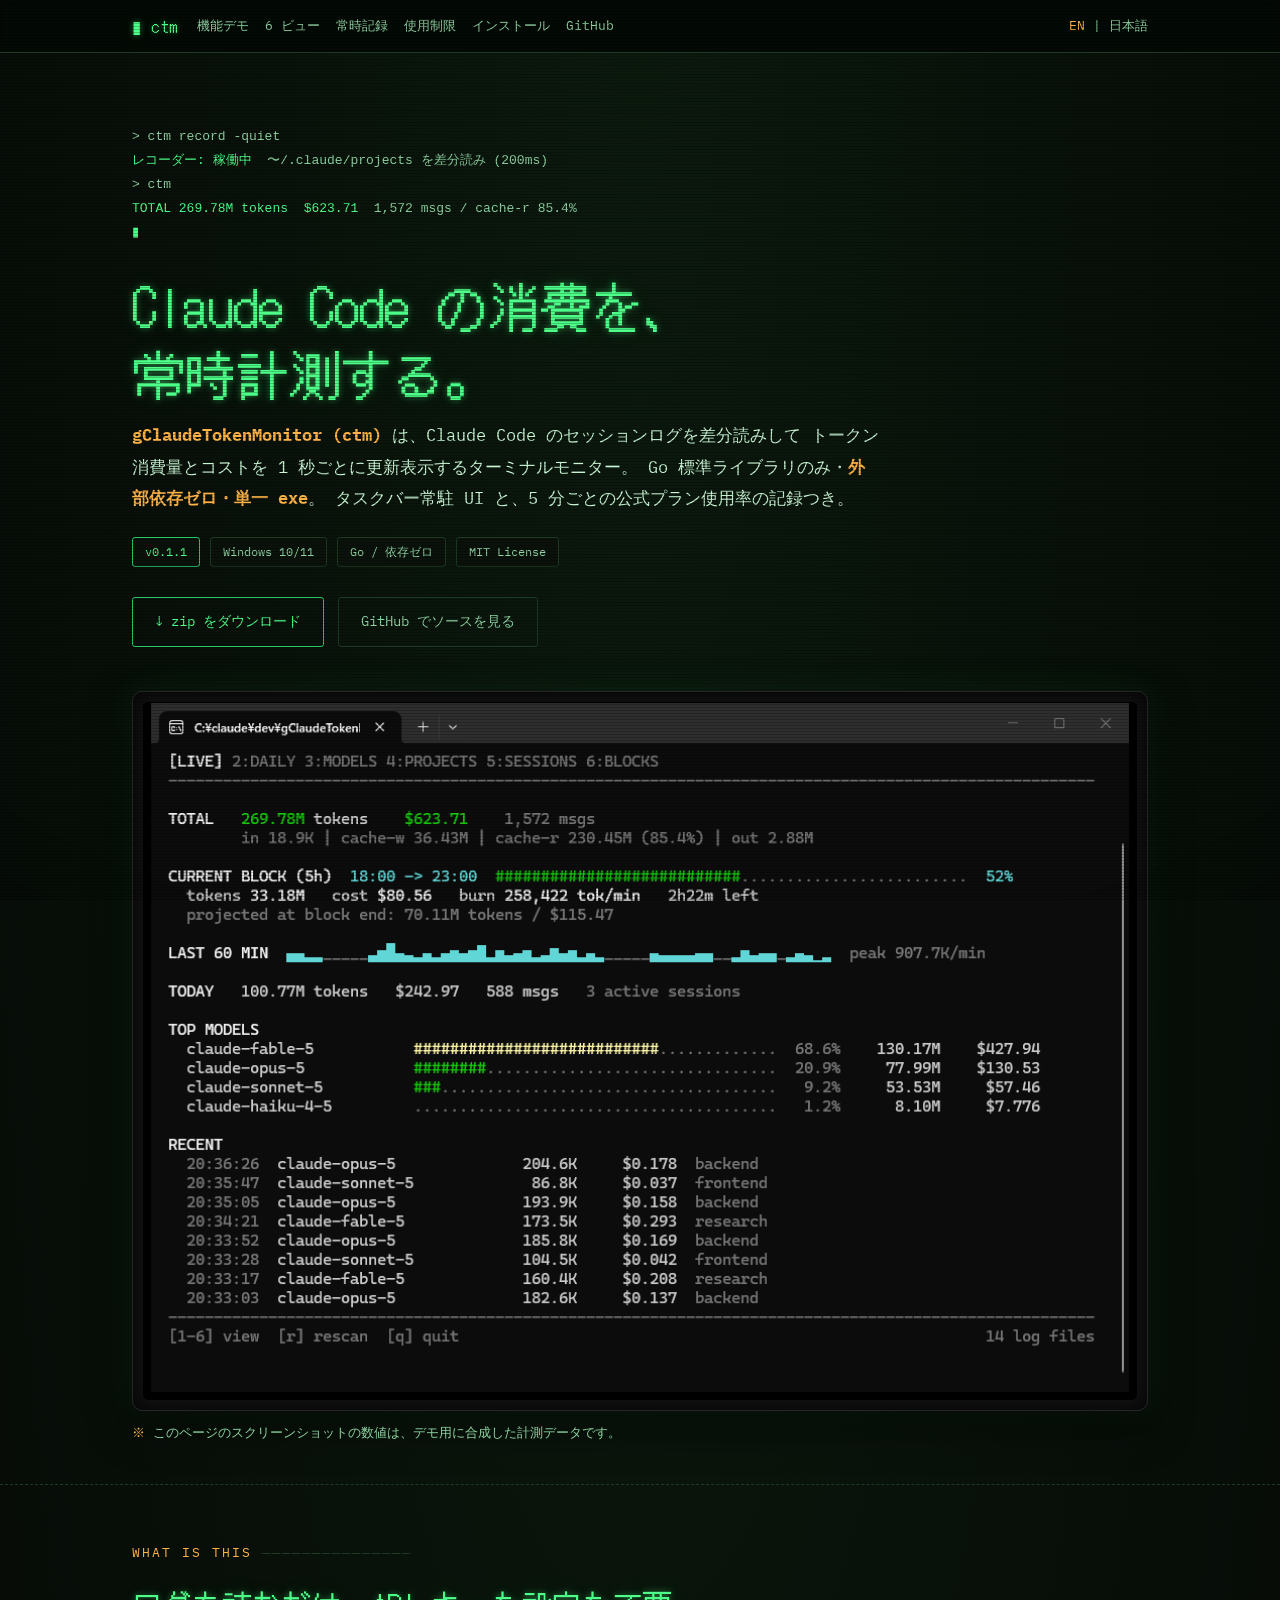
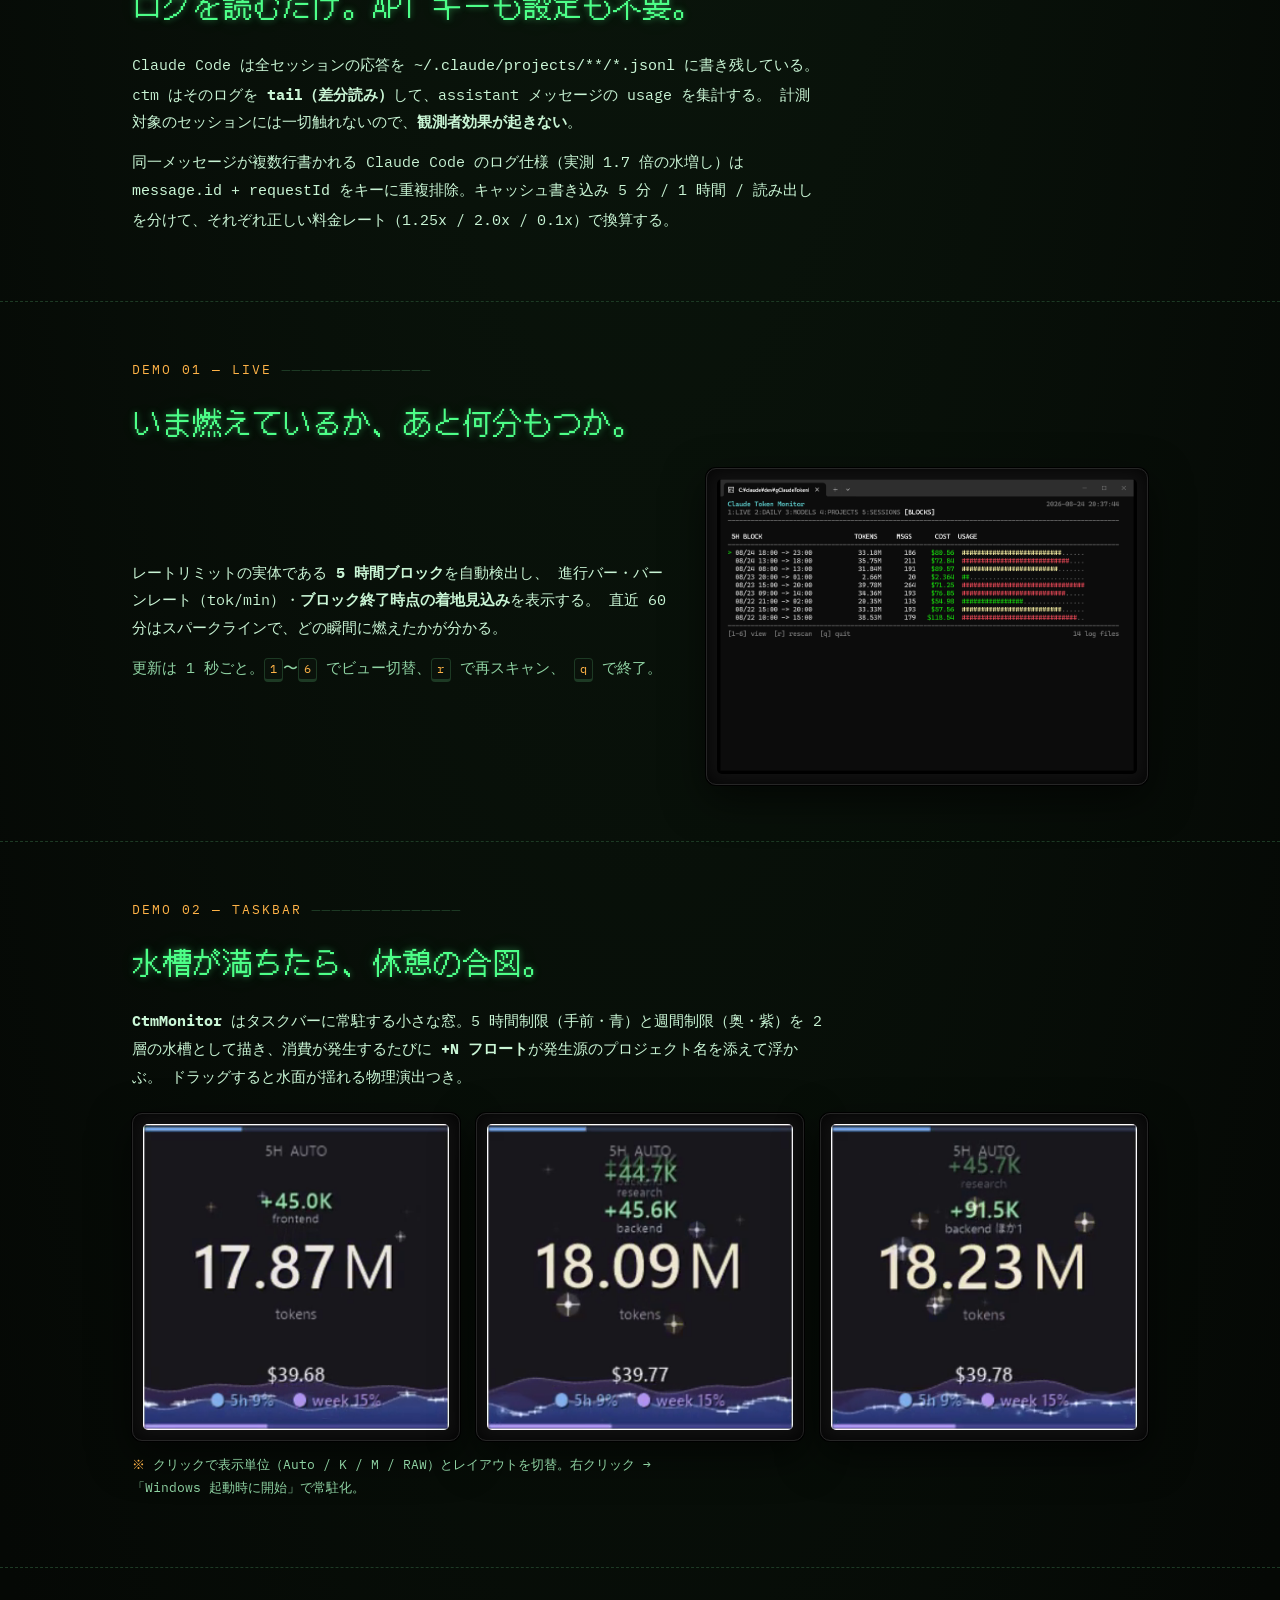
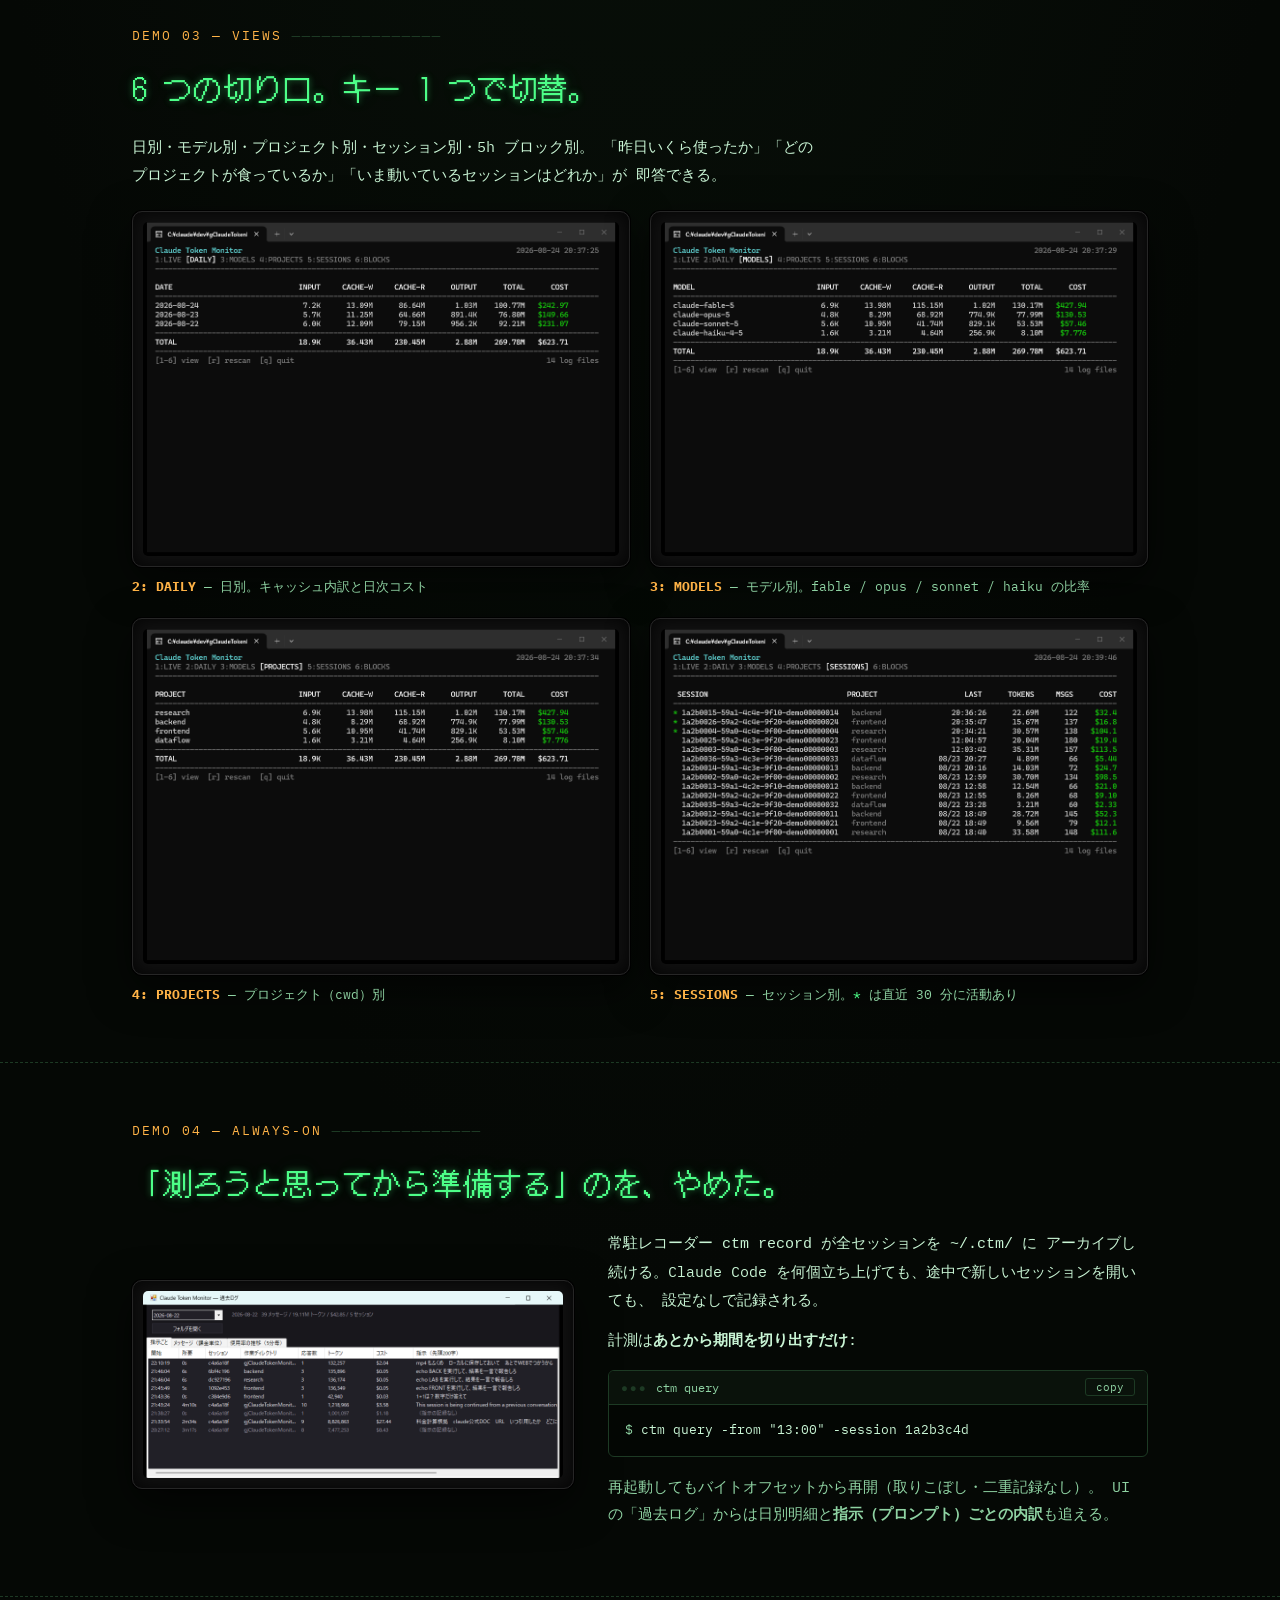
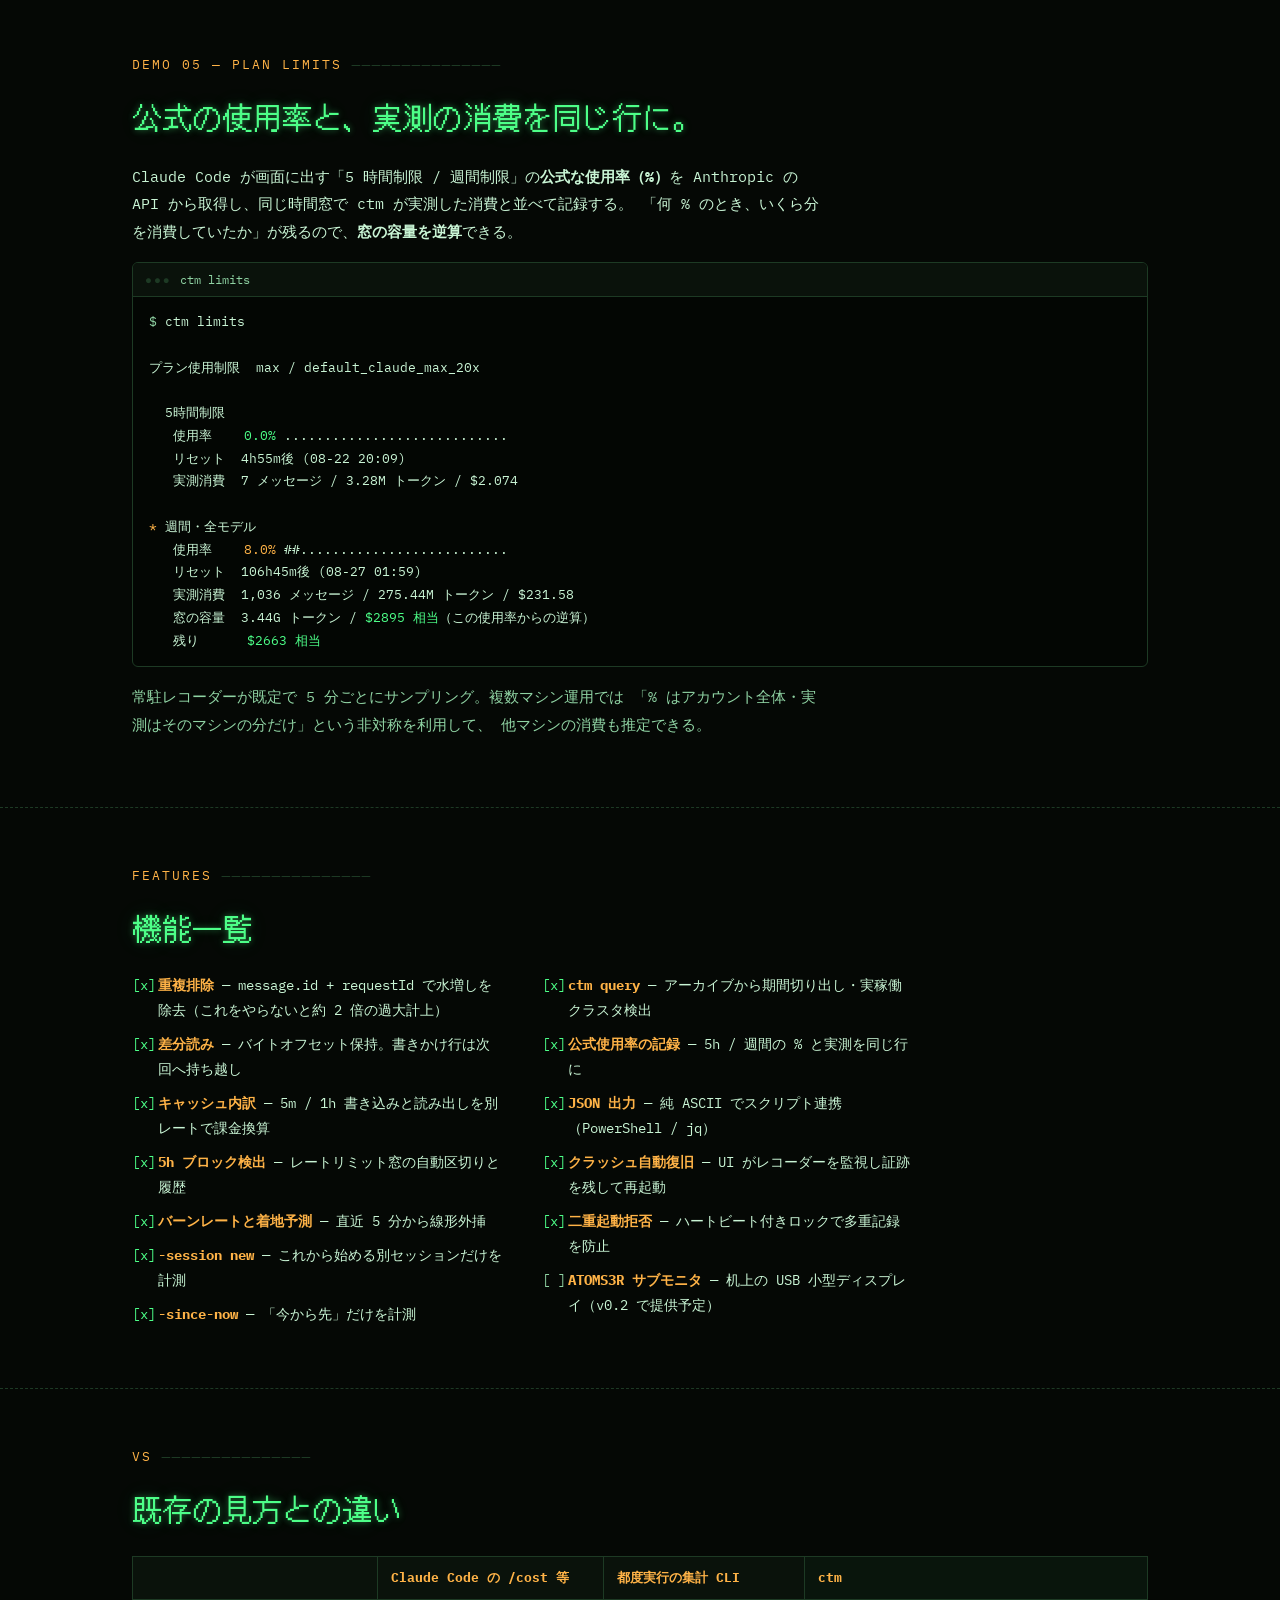
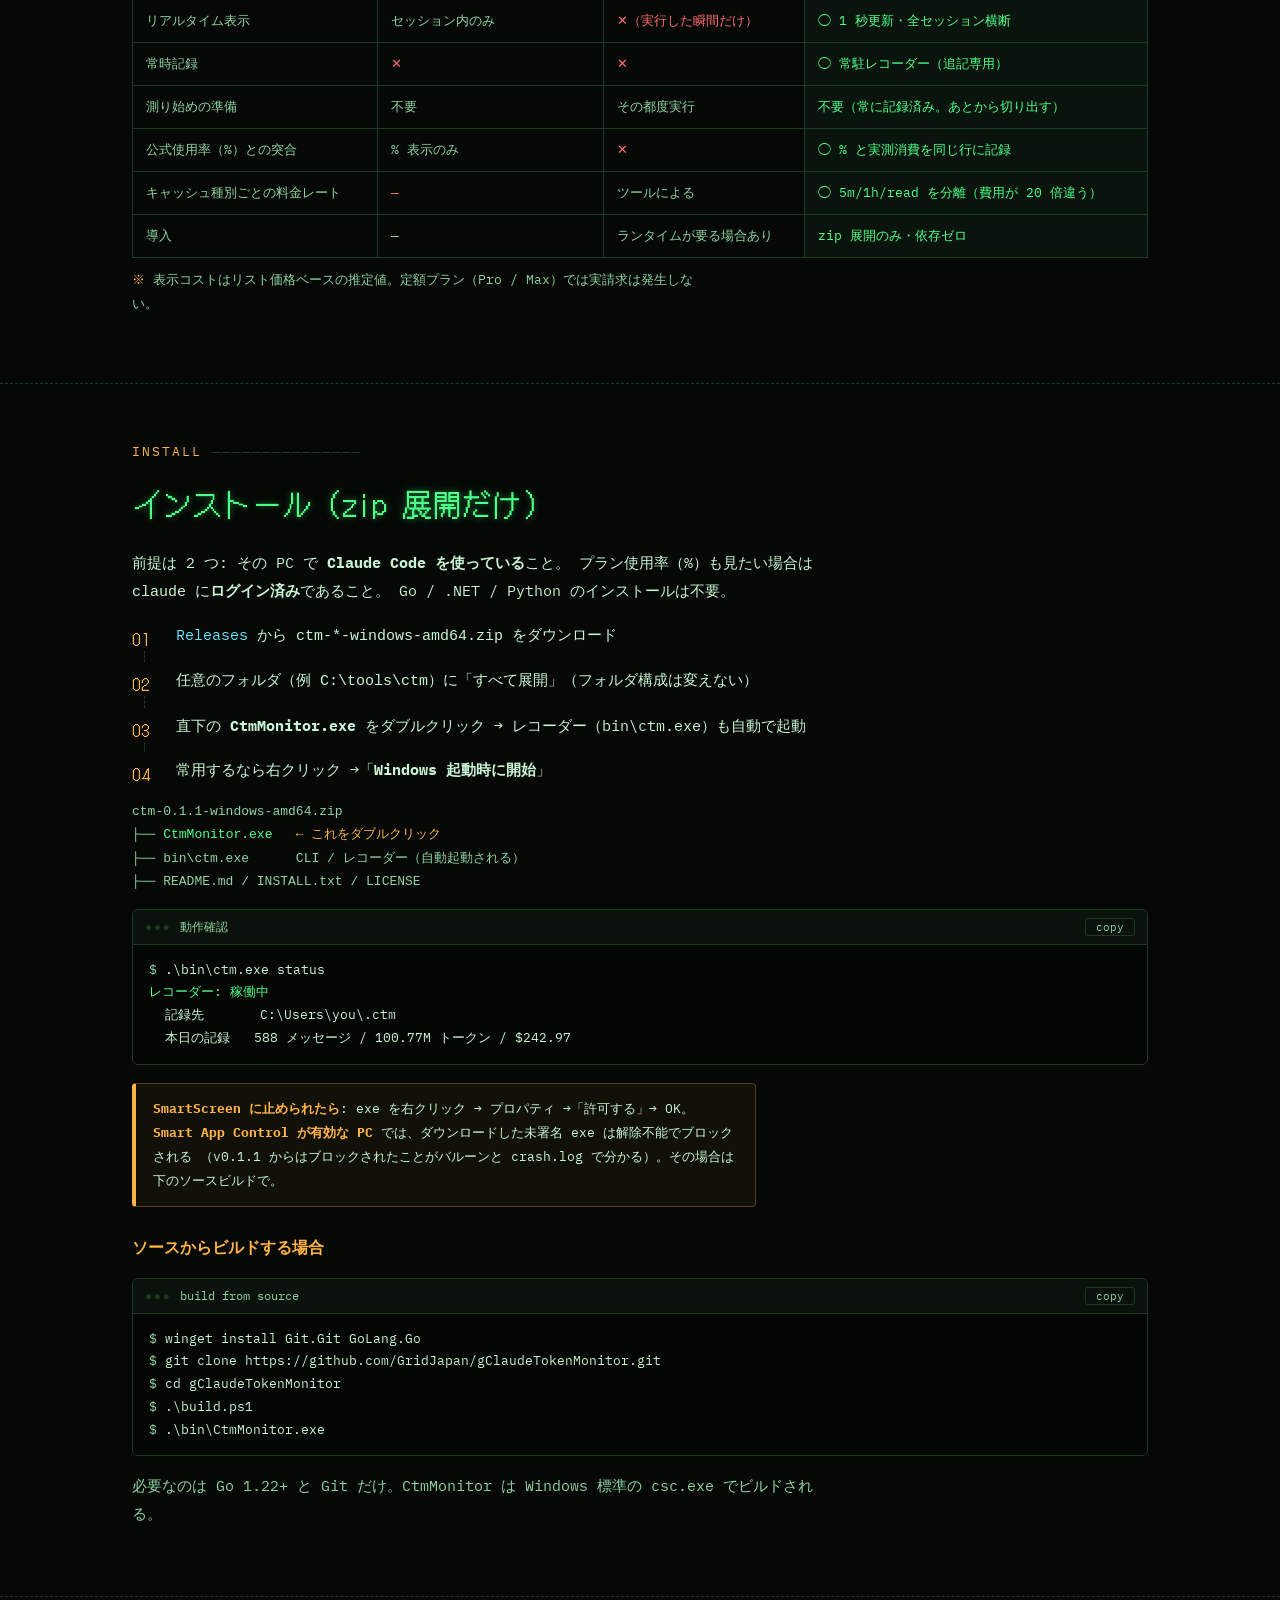
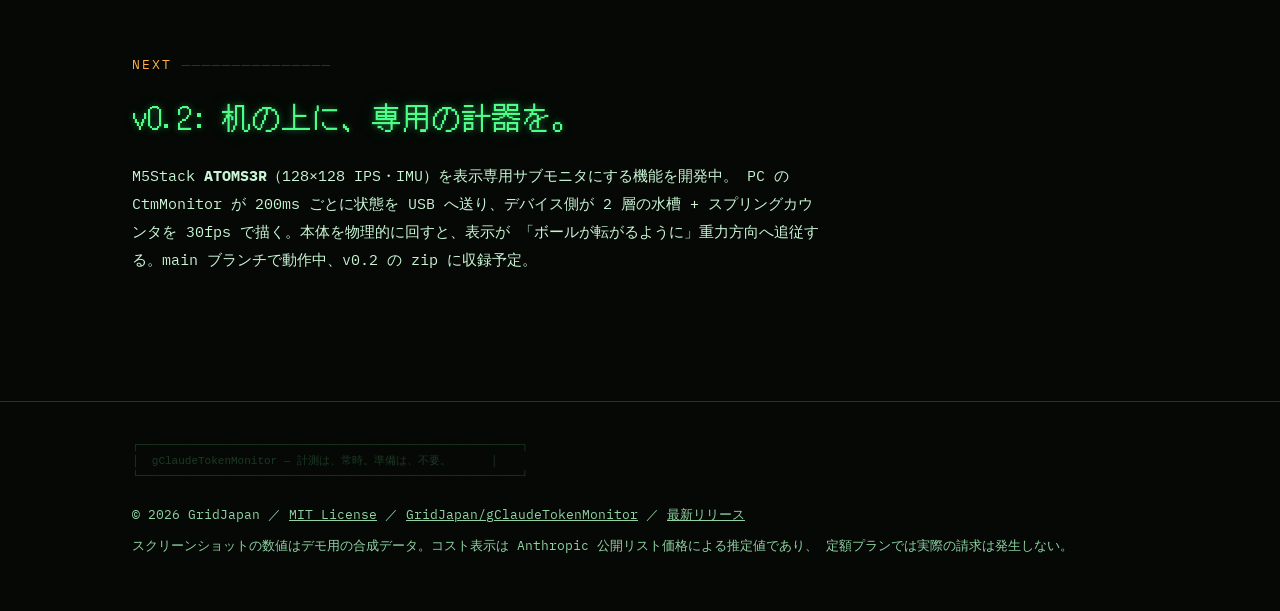
==== jp/index.html @ e2b7ed53 "GitHub Pages: CRT ターミナルテイストのランディングページ (EN + /jp/) Co-Authored-By: Claude Fable 5 <noreply@anthropic." ====
<!DOCTYPE html>
<html lang="ja">
<head>
<meta charset="utf-8">
<meta name="viewport" content="width=device-width, initial-scale=1">
<title>gClaudeTokenMonitor (ctm) — Claude Code のトークン消費を常時計測する</title>
<meta name="description" content="Claude Code のトークン消費量とコストをリアルタイム計測するターミナルモニター。Go 製・依存ゼロ・単一 exe。常時記録・5 時間ブロック・プラン使用率の突き合わせ。">
<meta property="og:title" content="gClaudeTokenMonitor (ctm)">
<meta property="og:description" content="Claude Code のトークン消費を常時計測する。依存ゼロ・単一 exe のターミナルモニター。">
<meta property="og:image" content="https://gridjapan.github.io/gClaudeTokenMonitor/assets/img/tui-live.png">
<meta property="og:type" content="website">
<link rel="icon" href="data:image/svg+xml,%3Csvg xmlns='http://www.w3.org/2000/svg' viewBox='0 0 16 16'%3E%3Crect width='16' height='16' fill='%23050805'/%3E%3Crect x='2' y='3' width='3' height='10' fill='%234dff88'/%3E%3Crect x='7' y='6' width='3' height='7' fill='%2329c862'/%3E%3Crect x='12' y='2' width='2' height='11' fill='%23ffb347'/%3E%3C/svg%3E">
<link rel="preconnect" href="https://fonts.googleapis.com">
<link rel="preconnect" href="https://fonts.gstatic.com" crossorigin>
<link href="https://fonts.googleapis.com/css2?family=DotGothic16&family=IBM+Plex+Mono:wght@400;700&display=swap" rel="stylesheet">
<link rel="stylesheet" href="../assets/style.css">
</head>
<body>

<nav>
  <div class="wrap">
    <span class="logo">ctm</span>
    <span class="links">
      <a href="#demo">機能デモ</a>
      <a href="#views">6 ビュー</a>
      <a href="#record">常時記録</a>
      <a href="#limits">使用制限</a>
      <a href="#install">インストール</a>
      <a href="https://github.com/GridJapan/gClaudeTokenMonitor">GitHub</a>
    </span>
    <span class="lang"><a href="../">EN</a> | 日本語</span>
  </div>
</nav>

<header class="hero">
  <div class="wrap">
    <pre class="boot" id="boot" data-lines='[
      [200, "&gt; ctm record -quiet"],
      [700, "<span class=\"ok\">レコーダー: 稼働中</span>  <span class=\"c\">〜/.claude/projects を差分読み (200ms)</span>"],
      [500, "&gt; ctm"],
      [600, "<span class=\"ok\">TOTAL 269.78M tokens  $623.71</span>  <span class=\"c\">1,572 msgs / cache-r 85.4%</span>"]
    ]'></pre>
    <h1>Claude Code の消費を、<br>常時計測する。</h1>
    <p class="sub">
      <b>gClaudeTokenMonitor (ctm)</b> は、Claude Code のセッションログを差分読みして
      トークン消費量とコストを 1 秒ごとに更新表示するターミナルモニター。
      Go 標準ライブラリのみ・<b>外部依存ゼロ・単一 exe</b>。
      タスクバー常駐 UI と、5 分ごとの公式プラン使用率の記録つき。
    </p>
    <div class="badges">
      <span class="badge hot">v0.1.1</span>
      <span class="badge">Windows 10/11</span>
      <span class="badge">Go / 依存ゼロ</span>
      <span class="badge">MIT License</span>
    </div>
    <div class="cta">
      <a class="btn" href="https://github.com/GridJapan/gClaudeTokenMonitor/releases/latest">↓ zip をダウンロード</a>
      <a class="btn ghost" href="https://github.com/GridJapan/gClaudeTokenMonitor">GitHub でソースを見る</a>
    </div>
    <div class="crt glow">
      <img src="../assets/img/tui-live.png" alt="ctm の LIVE ビュー。総トークン数・コスト・5 時間ブロックの進行・直近 60 分のスパークライン・モデル別内訳・直近メッセージが 1 画面に表示されている" width="985" height="692">
    </div>
    <p class="note" style="margin-top:10px">このページのスクリーンショットの数値は、デモ用に合成した計測データです。</p>
  </div>
</header>

<section>
  <div class="wrap">
    <p class="secno">WHAT IS THIS</p>
    <h2>ログを読むだけ。API キーも設定も不要。</h2>
    <p>
      Claude Code は全セッションの応答を <code>~/.claude/projects/**/*.jsonl</code> に書き残している。
      ctm はそのログを <b>tail（差分読み）</b>して、assistant メッセージの usage を集計する。
      計測対象のセッションには一切触れないので、<b>観測者効果が起きない</b>。
    </p>
    <p>
      同一メッセージが複数行書かれる Claude Code のログ仕様（実測 1.7 倍の水増し）は
      <code>message.id + requestId</code> をキーに重複排除。キャッシュ書き込み 5 分 / 1 時間 /
      読み出しを分けて、それぞれ正しい料金レート（1.25x / 2.0x / 0.1x）で換算する。
    </p>
  </div>
</section>

<section id="demo">
  <div class="wrap">
    <p class="secno">DEMO 01 — LIVE</p>
    <h2>いま燃えているか、あと何分もつか。</h2>
    <div class="cols">
      <div>
        <p>
          レートリミットの実体である <b>5 時間ブロック</b>を自動検出し、
          進行バー・バーンレート（tok/min）・<b>ブロック終了時点の着地見込み</b>を表示する。
          直近 60 分はスパークラインで、どの瞬間に燃えたかが分かる。
        </p>
        <p class="dim">
          更新は 1 秒ごと。<kbd>1</kbd>〜<kbd>6</kbd> でビュー切替、<kbd>r</kbd> で再スキャン、
          <kbd>q</kbd> で終了。
        </p>
      </div>
      <div class="crt"><img src="../assets/img/tui-blocks.png" alt="BLOCKS ビュー。5 時間ブロックごとのトークン・メッセージ数・コスト・使用量バーの履歴" loading="lazy" width="985" height="692"></div>
    </div>
  </div>
</section>

<section>
  <div class="wrap">
    <p class="secno">DEMO 02 — TASKBAR</p>
    <h2>水槽が満ちたら、休憩の合図。</h2>
    <p>
      <b>CtmMonitor</b> はタスクバーに常駐する小さな窓。5 時間制限（手前・青）と週間制限（奥・紫）を
      2 層の水槽として描き、消費が発生するたびに <b>+N フロート</b>が発生源のプロジェクト名を添えて浮かぶ。
      ドラッグすると水面が揺れる物理演出つき。
    </p>
    <div class="aqua-row">
      <div class="crt"><img src="../assets/img/aqua-front.png" alt="CtmMonitor の水槽 UI。+45.6K のフロートと frontend の発生源表示" loading="lazy" width="300" height="300"></div>
      <div class="crt"><img src="../assets/img/aqua-big.png" alt="Big レイアウト。18.09M tokens の大型カウンタと水槽、5h 9% / week 15% の表示" loading="lazy" width="300" height="300"></div>
      <div class="crt"><img src="../assets/img/aqua-3xb.png" alt="複数プロジェクトの +N フロートが同時に積み上がっている様子" loading="lazy" width="300" height="300"></div>
    </div>
    <p class="note" style="margin-top:12px">クリックで表示単位（Auto / K / M / RAW）とレイアウトを切替。右クリック →「Windows 起動時に開始」で常駐化。</p>
  </div>
</section>

<section id="views">
  <div class="wrap">
    <p class="secno">DEMO 03 — VIEWS</p>
    <h2>6 つの切り口。キー 1 つで切替。</h2>
    <p>
      日別・モデル別・プロジェクト別・セッション別・5h ブロック別。
      「昨日いくら使ったか」「どのプロジェクトが食っているか」「いま動いているセッションはどれか」が
      即答できる。
    </p>
    <div class="gallery">
      <figure class="shot">
        <div class="crt"><img src="../assets/img/tui-daily.png" alt="DAILY ビュー。日別の input / cache-write / cache-read / output / 合計 / コスト" loading="lazy" width="985" height="692"></div>
        <figcaption><b>2: DAILY</b> — 日別。キャッシュ内訳と日次コスト</figcaption>
      </figure>
      <figure class="shot">
        <div class="crt"><img src="../assets/img/tui-models.png" alt="MODELS ビュー。モデル別の消費とコスト" loading="lazy" width="985" height="692"></div>
        <figcaption><b>3: MODELS</b> — モデル別。fable / opus / sonnet / haiku の比率</figcaption>
      </figure>
      <figure class="shot">
        <div class="crt"><img src="../assets/img/tui-projects.png" alt="PROJECTS ビュー。作業ディレクトリ別の消費とコスト" loading="lazy" width="985" height="692"></div>
        <figcaption><b>4: PROJECTS</b> — プロジェクト（cwd）別</figcaption>
      </figure>
      <figure class="shot">
        <div class="crt"><img src="../assets/img/tui-sessions.png" alt="SESSIONS ビュー。セッション別の一覧。直近 30 分に動きがあるものに * マーク" loading="lazy" width="985" height="692"></div>
        <figcaption><b>5: SESSIONS</b> — セッション別。<span style="color:var(--green)">*</span> は直近 30 分に活動あり</figcaption>
      </figure>
    </div>
  </div>
</section>

<section id="record">
  <div class="wrap">
    <p class="secno">DEMO 04 — ALWAYS-ON</p>
    <h2>「測ろうと思ってから準備する」のを、やめた。</h2>
    <div class="cols rev">
      <div class="crt"><img src="../assets/img/logviewer.png" alt="過去ログビューア。日付ごとのメッセージ明細と指示ごとの内訳" loading="lazy" width="985" height="692"></div>
      <div>
        <p>
          常駐レコーダー <code>ctm record</code> が全セッションを <code>~/.ctm/</code> に
          アーカイブし続ける。Claude Code を何個立ち上げても、途中で新しいセッションを開いても、
          設定なしで記録される。
        </p>
        <p>
          計測は<b>あとから期間を切り出すだけ</b>:
        </p>
        <div class="term">
          <div class="bar"><span class="dots">●●●</span> ctm query <button class="copybtn">copy</button></div>
          <pre><span class="c">$</span> ctm query -from "13:00" -session 1a2b3c4d</pre>
        </div>
        <p class="dim">
          再起動してもバイトオフセットから再開（取りこぼし・二重記録なし）。
          UI の「過去ログ」からは日別明細と<b>指示（プロンプト）ごとの内訳</b>も追える。
        </p>
      </div>
    </div>
  </div>
</section>

<section id="limits">
  <div class="wrap">
    <p class="secno">DEMO 05 — PLAN LIMITS</p>
    <h2>公式の使用率と、実測の消費を同じ行に。</h2>
    <p>
      Claude Code が画面に出す「5 時間制限 / 週間制限」の<b>公式な使用率（%）</b>を
      Anthropic の API から取得し、同じ時間窓で ctm が実測した消費と並べて記録する。
      「何 % のとき、いくら分を消費していたか」が残るので、<b>窓の容量を逆算</b>できる。
    </p>
    <div class="term">
      <div class="bar"><span class="dots">●●●</span> ctm limits</div>
      <pre><span class="c">$</span> ctm limits

プラン使用制限  max / default_claude_max_20x

  5時間制限
   使用率    <span class="g">0.0%</span> ............................
   リセット  4h55m後 (08-22 20:09)
   実測消費  7 メッセージ / 3.28M トークン / $2.074

<span class="a">*</span> 週間・全モデル
   使用率    <span class="a">8.0%</span> ##..........................
   リセット  106h45m後 (08-27 01:59)
   実測消費  1,036 メッセージ / 275.44M トークン / $231.58
   窓の容量  3.44G トークン / <span class="g">$2895 相当</span>（この使用率からの逆算）
   残り      <span class="g">$2663 相当</span></pre>
    </div>
    <p class="dim">
      常駐レコーダーが既定で 5 分ごとにサンプリング。複数マシン運用では
      「% はアカウント全体・実測はそのマシンの分だけ」という非対称を利用して、
      他マシンの消費も推定できる。
    </p>
  </div>
</section>

<section>
  <div class="wrap">
    <p class="secno">FEATURES</p>
    <h2>機能一覧</h2>
    <ul class="checks">
      <li><b>重複排除</b> — message.id + requestId で水増しを除去（これをやらないと約 2 倍の過大計上）</li>
      <li><b>差分読み</b> — バイトオフセット保持。書きかけ行は次回へ持ち越し</li>
      <li><b>キャッシュ内訳</b> — 5m / 1h 書き込みと読み出しを別レートで課金換算</li>
      <li><b>5h ブロック検出</b> — レートリミット窓の自動区切りと履歴</li>
      <li><b>バーンレートと着地予測</b> — 直近 5 分から線形外挿</li>
      <li><b>-session new</b> — これから始める別セッションだけを計測</li>
      <li><b>-since-now</b> — 「今から先」だけを計測</li>
      <li><b>ctm query</b> — アーカイブから期間切り出し・実稼働クラスタ検出</li>
      <li><b>公式使用率の記録</b> — 5h / 週間の % と実測を同じ行に</li>
      <li><b>JSON 出力</b> — 純 ASCII でスクリプト連携（PowerShell / jq）</li>
      <li><b>クラッシュ自動復旧</b> — UI がレコーダーを監視し証跡を残して再起動</li>
      <li><b>二重起動拒否</b> — ハートビート付きロックで多重記録を防止</li>
      <li class="todo"><b>ATOMS3R サブモニタ</b> — 机上の USB 小型ディスプレイ（v0.2 で提供予定）</li>
    </ul>
  </div>
</section>

<section>
  <div class="wrap">
    <p class="secno">VS</p>
    <h2>既存の見方との違い</h2>
    <div class="tablewrap">
      <table class="cmp">
        <thead>
          <tr><th></th><th>Claude Code の /cost 等</th><th>都度実行の集計 CLI</th><th class="hl">ctm</th></tr>
        </thead>
        <tbody>
          <tr><td>リアルタイム表示</td><td class="m">セッション内のみ</td><td class="n">✕（実行した瞬間だけ）</td><td class="y hl">◯ 1 秒更新・全セッション横断</td></tr>
          <tr><td>常時記録</td><td class="n">✕</td><td class="n">✕</td><td class="y hl">◯ 常駐レコーダー（追記専用）</td></tr>
          <tr><td>測り始めの準備</td><td class="m">不要</td><td class="m">その都度実行</td><td class="y hl">不要（常に記録済み。あとから切り出す）</td></tr>
          <tr><td>公式使用率（%）との突合</td><td class="m">% 表示のみ</td><td class="n">✕</td><td class="y hl">◯ % と実測消費を同じ行に記録</td></tr>
          <tr><td>キャッシュ種別ごとの料金レート</td><td class="n">—</td><td class="m">ツールによる</td><td class="y hl">◯ 5m/1h/read を分離（費用が 20 倍違う）</td></tr>
          <tr><td>導入</td><td class="m">—</td><td class="m">ランタイムが要る場合あり</td><td class="y hl">zip 展開のみ・依存ゼロ</td></tr>
        </tbody>
      </table>
    </div>
    <p class="note" style="margin-top:10px">表示コストはリスト価格ベースの推定値。定額プラン（Pro / Max）では実請求は発生しない。</p>
  </div>
</section>

<section id="install">
  <div class="wrap">
    <p class="secno">INSTALL</p>
    <h2>インストール（zip 展開だけ）</h2>
    <p>
      前提は 2 つ: その PC で <b>Claude Code を使っている</b>こと。
      プラン使用率（%）も見たい場合は <code>claude</code> に<b>ログイン済み</b>であること。
      Go / .NET / Python のインストールは不要。
    </p>
    <ol class="steps">
      <li><a href="https://github.com/GridJapan/gClaudeTokenMonitor/releases/latest">Releases</a> から <code>ctm-*-windows-amd64.zip</code> をダウンロード</li>
      <li>任意のフォルダ（例 <code>C:\tools\ctm</code>）に「すべて展開」（フォルダ構成は変えない）</li>
      <li>直下の <b>CtmMonitor.exe</b> をダブルクリック → レコーダー（bin\ctm.exe）も自動で起動</li>
      <li>常用するなら右クリック →「<b>Windows 起動時に開始</b>」</li>
    </ol>
    <pre class="tree">ctm-0.1.1-windows-amd64.zip
├── <span class="g">CtmMonitor.exe</span>   <span class="a">← これをダブルクリック</span>
├── bin\ctm.exe      CLI / レコーダー（自動起動される）
├── README.md / INSTALL.txt / LICENSE</pre>
    <div class="term">
      <div class="bar"><span class="dots">●●●</span> 動作確認 <button class="copybtn">copy</button></div>
      <pre><span class="c">$</span> .\bin\ctm.exe status
<span class="g">レコーダー: 稼働中</span>
  記録先       C:\Users\you\.ctm
  本日の記録   588 メッセージ / 100.77M トークン / $242.97</pre>
    </div>
    <div class="warnbox">
      <b>SmartScreen に止められたら</b>: exe を右クリック → プロパティ →「許可する」→ OK。<br>
      <b>Smart App Control が有効な PC</b> では、ダウンロードした未署名 exe は解除不能でブロックされる
      （v0.1.1 からはブロックされたことがバルーンと crash.log で分かる）。その場合は下のソースビルドで。
    </div>
    <h3>ソースからビルドする場合</h3>
    <div class="term">
      <div class="bar"><span class="dots">●●●</span> build from source <button class="copybtn">copy</button></div>
      <pre><span class="c">$</span> winget install Git.Git GoLang.Go
<span class="c">$</span> git clone https://github.com/GridJapan/gClaudeTokenMonitor.git
<span class="c">$</span> cd gClaudeTokenMonitor
<span class="c">$</span> .\build.ps1
<span class="c">$</span> .\bin\CtmMonitor.exe</pre>
    </div>
    <p class="dim">必要なのは Go 1.22+ と Git だけ。CtmMonitor は Windows 標準の csc.exe でビルドされる。</p>
  </div>
</section>

<section>
  <div class="wrap">
    <p class="secno">NEXT</p>
    <h2>v0.2: 机の上に、専用の計器を。</h2>
    <p>
      M5Stack <b>ATOMS3R</b>（128×128 IPS・IMU）を表示専用サブモニタにする機能を開発中。
      PC の CtmMonitor が 200ms ごとに状態を USB へ送り、デバイス側が 2 層の水槽 +
      スプリングカウンタを 30fps で描く。本体を物理的に回すと、表示が
      「ボールが転がるように」重力方向へ追従する。main ブランチで動作中、v0.2 の zip に収録予定。
    </p>
  </div>
</section>

<footer>
  <div class="wrap">
    <pre class="art">┌──────────────────────────────────────────────────────────┐
│  gClaudeTokenMonitor — 計測は、常時。準備は、不要。      │
└──────────────────────────────────────────────────────────┘</pre>
    <p>
      © 2026 GridJapan ／ <a href="https://github.com/GridJapan/gClaudeTokenMonitor/blob/main/LICENSE">MIT License</a>
      ／ <a href="https://github.com/GridJapan/gClaudeTokenMonitor">GridJapan/gClaudeTokenMonitor</a>
      ／ <a href="https://github.com/GridJapan/gClaudeTokenMonitor/releases/latest">最新リリース</a>
    </p>
    <p class="dim" style="margin-top:8px">
      スクリーンショットの数値はデモ用の合成データ。コスト表示は Anthropic 公開リスト価格による推定値であり、
      定額プランでは実際の請求は発生しない。
    </p>
  </div>
</footer>

<script src="../assets/site.js"></script>
</body>
</html>
---- assets/style.css ----
/* gClaudeTokenMonitor — GitHub Pages
   テイスト: CRT ターミナル (蛍光グリーン / スキャンライン / ベゼル)。 */

:root {
  --bg: #050805;
  --bg2: #0a120b;
  --panel: #0b150d;
  --line: #1d3a24;
  --dim: #8fd3a3;
  --fg: #c9f5d5;
  --green: #4dff88;
  --green-deep: #29c862;
  --amber: #ffb347;
  --red: #ff6b6b;
  --cyan: #6ee7ff;
  --glow: 0 0 6px rgba(77, 255, 136, .45), 0 0 24px rgba(77, 255, 136, .12);
  --mono: "IBM Plex Mono", "Cascadia Mono", Consolas, "BIZ UDGothic", "MS Gothic", monospace;
  --pixel: "DotGothic16", "IBM Plex Mono", monospace;
}

* { margin: 0; padding: 0; box-sizing: border-box; }

html { scroll-behavior: smooth; }
@media (prefers-reduced-motion: reduce) {
  html { scroll-behavior: auto; }
  *, *::before, *::after { animation: none !important; transition: none !important; }
}

body {
  background:
    radial-gradient(120% 90% at 50% 0%, #0c1a0e 0%, var(--bg) 58%),
    var(--bg);
  color: var(--fg);
  font-family: var(--mono);
  font-size: 15px;
  line-height: 1.85;
  overflow-x: hidden;
}

/* ---- CRT オーバーレイ ---- */
body::before {
  content: "";
  position: fixed; inset: 0; z-index: 9999; pointer-events: none;
  background: repeating-linear-gradient(0deg,
    rgba(0, 0, 0, .21) 0px, rgba(0, 0, 0, .21) 1px,
    transparent 1px, transparent 3px);
}
body::after {
  content: "";
  position: fixed; inset: 0; z-index: 9998; pointer-events: none;
  background: radial-gradient(115% 100% at 50% 45%, transparent 62%, rgba(0, 0, 0, .5) 100%);
}

a { color: var(--cyan); text-decoration: none; }
a:hover { color: #b1f1ff; text-decoration: underline; }
::selection { background: var(--green); color: #04140a; }

.wrap { max-width: 1060px; margin: 0 auto; padding: 0 22px; }

/* ---- ナビ ---- */
nav {
  position: sticky; top: 0; z-index: 100;
  background: rgba(4, 9, 5, .92);
  border-bottom: 1px solid var(--line);
  backdrop-filter: blur(3px);
}
nav .wrap { display: flex; align-items: center; gap: 18px; height: 52px; }
nav .logo {
  color: var(--green); font-family: var(--pixel); font-size: 17px;
  text-shadow: var(--glow); letter-spacing: .5px; white-space: nowrap;
}
nav .logo::before { content: "▮ "; animation: blink 1.1s steps(1) infinite; }
nav .links { display: flex; gap: 16px; flex-wrap: wrap; font-size: 12.5px; }
nav .links a { color: var(--dim); }
nav .links a:hover { color: var(--green); text-decoration: none; }
nav .lang { margin-left: auto; font-size: 12.5px; color: var(--dim); white-space: nowrap; }
nav .lang a { color: var(--amber); }
@media (max-width: 720px) { nav .links { display: none; } }

/* ---- ヒーロー ---- */
header.hero { padding: 72px 0 40px; position: relative; }
.boot {
  color: var(--dim); font-size: 13px; margin-bottom: 26px; min-height: 5.5em;
  white-space: pre-wrap;
}
.boot .ok { color: var(--green); }
.boot .cursor { animation: blink .9s steps(1) infinite; color: var(--green); }
@keyframes blink { 50% { opacity: 0; } }

h1 {
  font-family: var(--pixel);
  font-size: clamp(30px, 5.4vw, 52px);
  color: var(--green);
  text-shadow: var(--glow);
  line-height: 1.3;
  margin-bottom: 14px;
  font-weight: 400;
}
.hero .sub { color: var(--fg); font-size: clamp(15px, 2vw, 17px); max-width: 44em; }
.hero .sub b { color: var(--amber); font-weight: 700; }

.badges { display: flex; gap: 10px; margin: 22px 0 30px; flex-wrap: wrap; font-size: 12px; }
.badge {
  border: 1px solid var(--line); color: var(--dim);
  padding: 3px 12px; border-radius: 3px; background: var(--bg2);
}
.badge.hot { color: var(--green); border-color: var(--green-deep); }

.cta { display: flex; gap: 14px; flex-wrap: wrap; margin-bottom: 44px; }
.btn {
  display: inline-block; padding: 11px 22px; font-family: var(--mono);
  font-size: 14px; border-radius: 3px; border: 1px solid var(--green-deep);
  color: var(--green); background: transparent; transition: all .15s;
}
.btn:hover { background: var(--green); color: #04140a; text-decoration: none; box-shadow: var(--glow); }
.btn.ghost { border-color: var(--line); color: var(--dim); }
.btn.ghost:hover { background: var(--bg2); color: var(--fg); box-shadow: none; }

/* ---- CRT ベゼル (スクショ枠) ---- */
.crt {
  background: #111; border-radius: 10px; padding: 10px;
  border: 1px solid #262626;
  box-shadow:
    inset 0 0 18px rgba(0, 0, 0, .85),
    0 14px 42px rgba(0, 0, 0, .6),
    0 0 0 1px #000;
}
.crt img { display: block; width: 100%; height: auto; border-radius: 5px; }
.crt.glow { box-shadow: inset 0 0 18px rgba(0,0,0,.85), 0 14px 42px rgba(0,0,0,.6), 0 0 34px rgba(77,255,136,.09); }

/* ---- セクション ---- */
section { padding: 56px 0; border-top: 1px dashed var(--line); }
.secno { color: var(--amber); font-size: 13px; letter-spacing: 2px; }
.secno::after { content: " ───────────────"; color: var(--line); }
h2 {
  font-family: var(--pixel); font-weight: 400;
  font-size: clamp(22px, 3.4vw, 30px);
  color: var(--green); text-shadow: var(--glow);
  margin: 8px 0 18px;
}
h3 { color: var(--amber); font-size: 16px; margin: 26px 0 8px; font-weight: 700; }
section p { max-width: 46em; margin-bottom: 12px; color: var(--fg); }
section p.dim, .dim { color: var(--dim); }
.note { font-size: 12.5px; color: var(--dim); }
.note::before { content: "※ "; color: var(--amber); }

.cols { display: grid; grid-template-columns: 1.1fr .9fr; gap: 34px; align-items: center; }
.cols.rev { grid-template-columns: .9fr 1.1fr; }
@media (max-width: 860px) { .cols, .cols.rev { grid-template-columns: 1fr; } }

/* ---- ターミナル風ブロック ---- */
.term {
  background: #030603; border: 1px solid var(--line); border-radius: 6px;
  overflow: hidden; margin: 16px 0;
}
.term .bar {
  display: flex; align-items: center; gap: 8px;
  background: var(--bg2); border-bottom: 1px solid var(--line);
  padding: 6px 12px; font-size: 11.5px; color: var(--dim);
}
.term .bar .dots { color: var(--line); letter-spacing: 2px; }
.term pre {
  padding: 14px 16px; overflow-x: auto; font-size: 13px; line-height: 1.75;
  color: var(--fg); font-family: var(--mono);
}
.term pre .g { color: var(--green); }
.term pre .a { color: var(--amber); }
.term pre .r { color: var(--red); }
.term pre .c { color: var(--dim); }
.term pre .p { color: var(--cyan); }

.copybtn {
  margin-left: auto; background: none; border: 1px solid var(--line);
  color: var(--dim); font-family: var(--mono); font-size: 11px;
  padding: 1px 10px; border-radius: 3px; cursor: pointer;
}
.copybtn:hover { color: var(--green); border-color: var(--green-deep); }

kbd {
  display: inline-block; min-width: 1.6em; text-align: center;
  border: 1px solid var(--line); border-bottom-width: 3px; border-radius: 4px;
  background: var(--bg2); color: var(--amber);
  font-family: var(--mono); font-size: 12px; padding: 0 5px; line-height: 1.7;
}

/* ---- ギャラリー ---- */
.gallery { display: grid; grid-template-columns: repeat(2, 1fr); gap: 20px; margin-top: 22px; }
@media (max-width: 720px) { .gallery { grid-template-columns: 1fr; } }
.shot figcaption { font-size: 12.5px; color: var(--dim); margin-top: 8px; }
.shot figcaption b { color: var(--amber); }

.aqua-row { display: grid; grid-template-columns: repeat(3, 1fr); gap: 16px; margin-top: 22px; }
@media (max-width: 720px) { .aqua-row { grid-template-columns: 1fr; } }

/* ---- チェックリスト ---- */
ul.checks { list-style: none; max-width: 52em; columns: 2; column-gap: 40px; margin-top: 10px; }
@media (max-width: 820px) { ul.checks { columns: 1; } }
ul.checks li {
  break-inside: avoid; margin-bottom: 9px; padding-left: 26px; position: relative;
  color: var(--fg); font-size: 13.5px;
}
ul.checks li::before { content: "[x]"; position: absolute; left: 0; color: var(--green); }
ul.checks li.todo::before { content: "[ ]"; color: var(--dim); }
ul.checks li b { color: var(--amber); }

/* ---- 比較表 ---- */
.tablewrap { overflow-x: auto; margin-top: 20px; }
table.cmp { border-collapse: collapse; width: 100%; min-width: 620px; font-size: 13px; }
table.cmp th, table.cmp td { border: 1px solid var(--line); padding: 9px 13px; text-align: left; }
table.cmp thead th { background: var(--bg2); color: var(--amber); font-weight: 700; }
table.cmp td:first-child { color: var(--dim); }
table.cmp .y { color: var(--green); }
table.cmp .n { color: var(--red); }
table.cmp .m { color: var(--dim); }
table.cmp .hl { background: rgba(77, 255, 136, .05); }

/* ---- 手順 ---- */
ol.steps { margin: 14px 0 0 0; padding-left: 0; list-style: none; counter-reset: step; max-width: 48em; }
ol.steps li {
  counter-increment: step; position: relative;
  padding: 0 0 16px 44px;
}
ol.steps li::before {
  content: counter(step, decimal-leading-zero);
  position: absolute; left: 0; top: 2px;
  color: var(--amber); font-family: var(--pixel); font-size: 17px;
}
ol.steps li::after {
  content: ""; position: absolute; left: 12px; top: 30px; bottom: 4px;
  border-left: 1px dashed var(--line);
}
ol.steps li:last-child::after { display: none; }

.warnbox {
  border: 1px solid #5a3d1a; border-left: 4px solid var(--amber);
  background: rgba(255, 179, 71, .05); border-radius: 4px;
  padding: 13px 17px; margin: 18px 0; max-width: 48em; font-size: 13px;
}
.warnbox b { color: var(--amber); }

/* ---- 構成ツリー ---- */
pre.tree { color: var(--dim); font-size: 13px; line-height: 1.8; }
pre.tree .g { color: var(--green); }
pre.tree .a { color: var(--amber); }

/* ---- フッター ---- */
footer {
  border-top: 1px solid var(--line); margin-top: 60px;
  padding: 36px 0 60px; font-size: 12.5px; color: var(--dim);
}
footer .art { color: var(--line); font-size: 11px; line-height: 1.4; margin-bottom: 18px; overflow-x: auto; }
footer a { color: var(--dim); text-decoration: underline; }
footer a:hover { color: var(--green); }
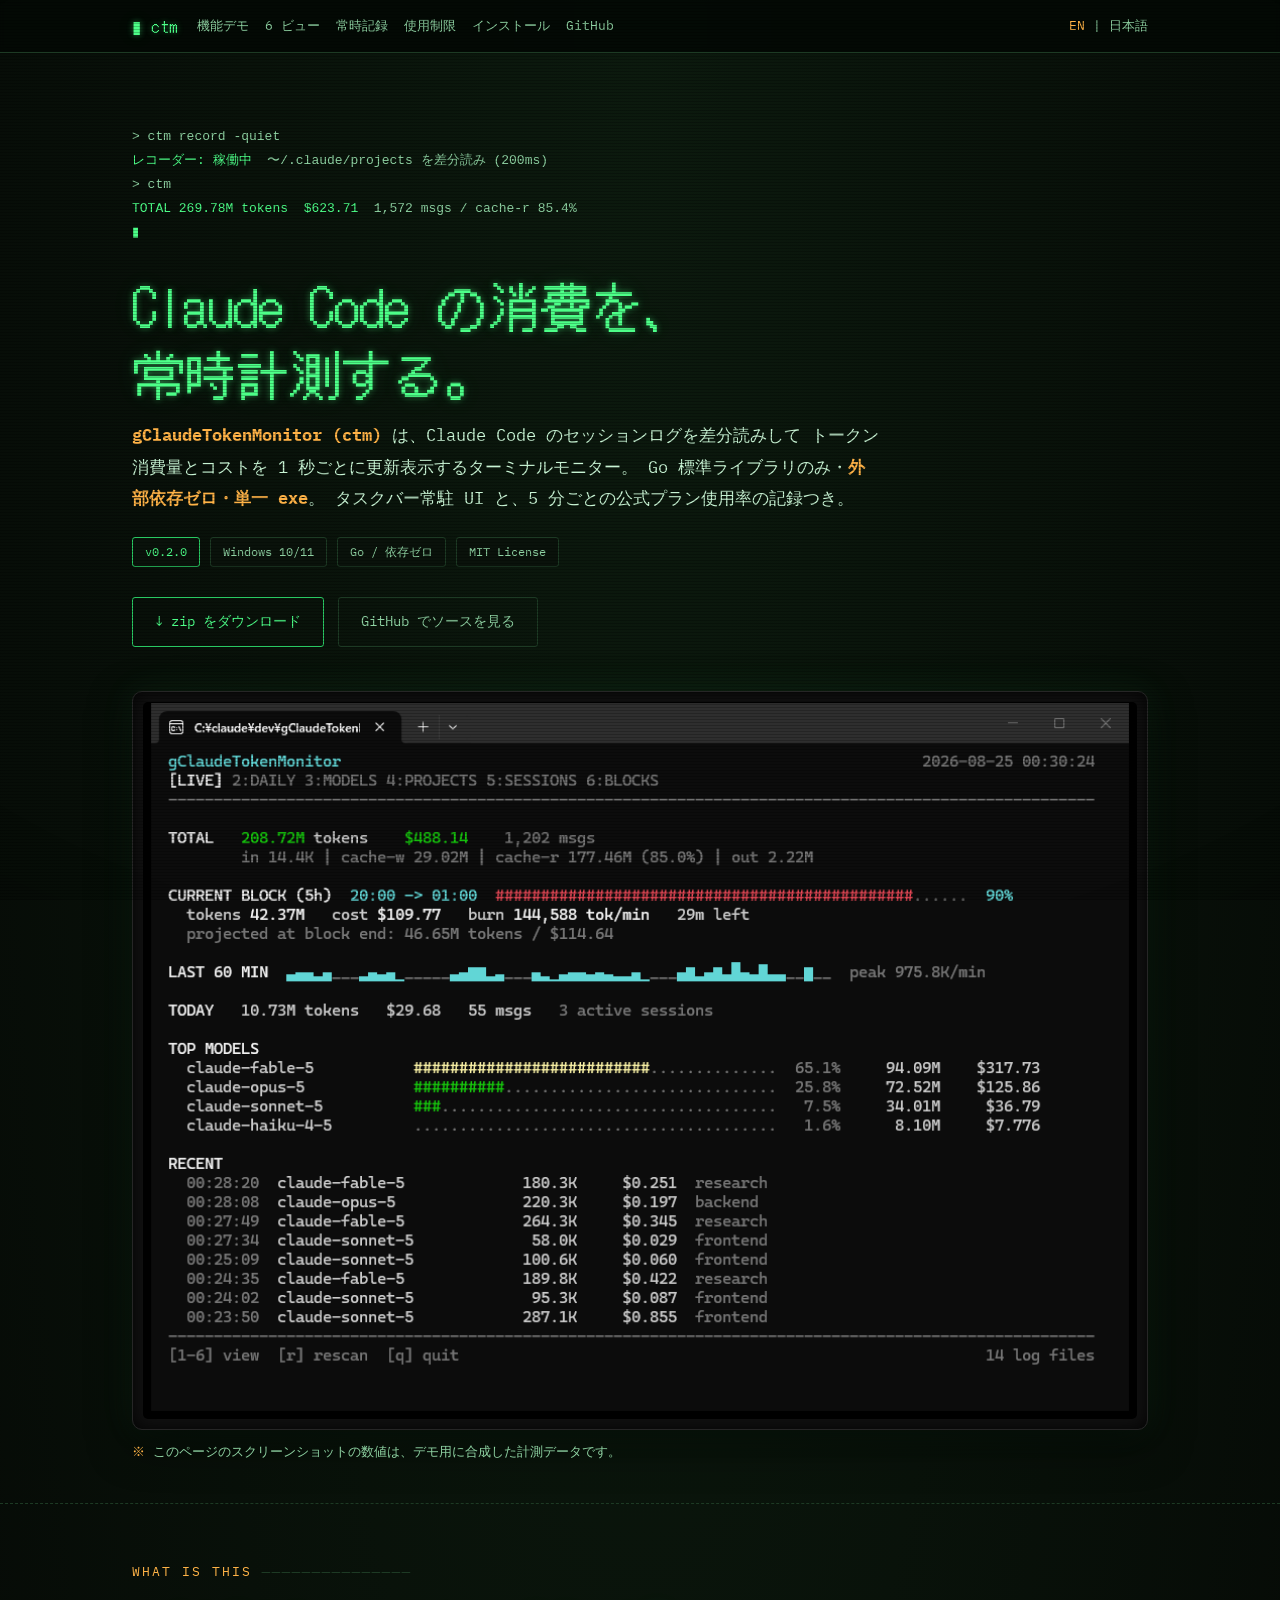
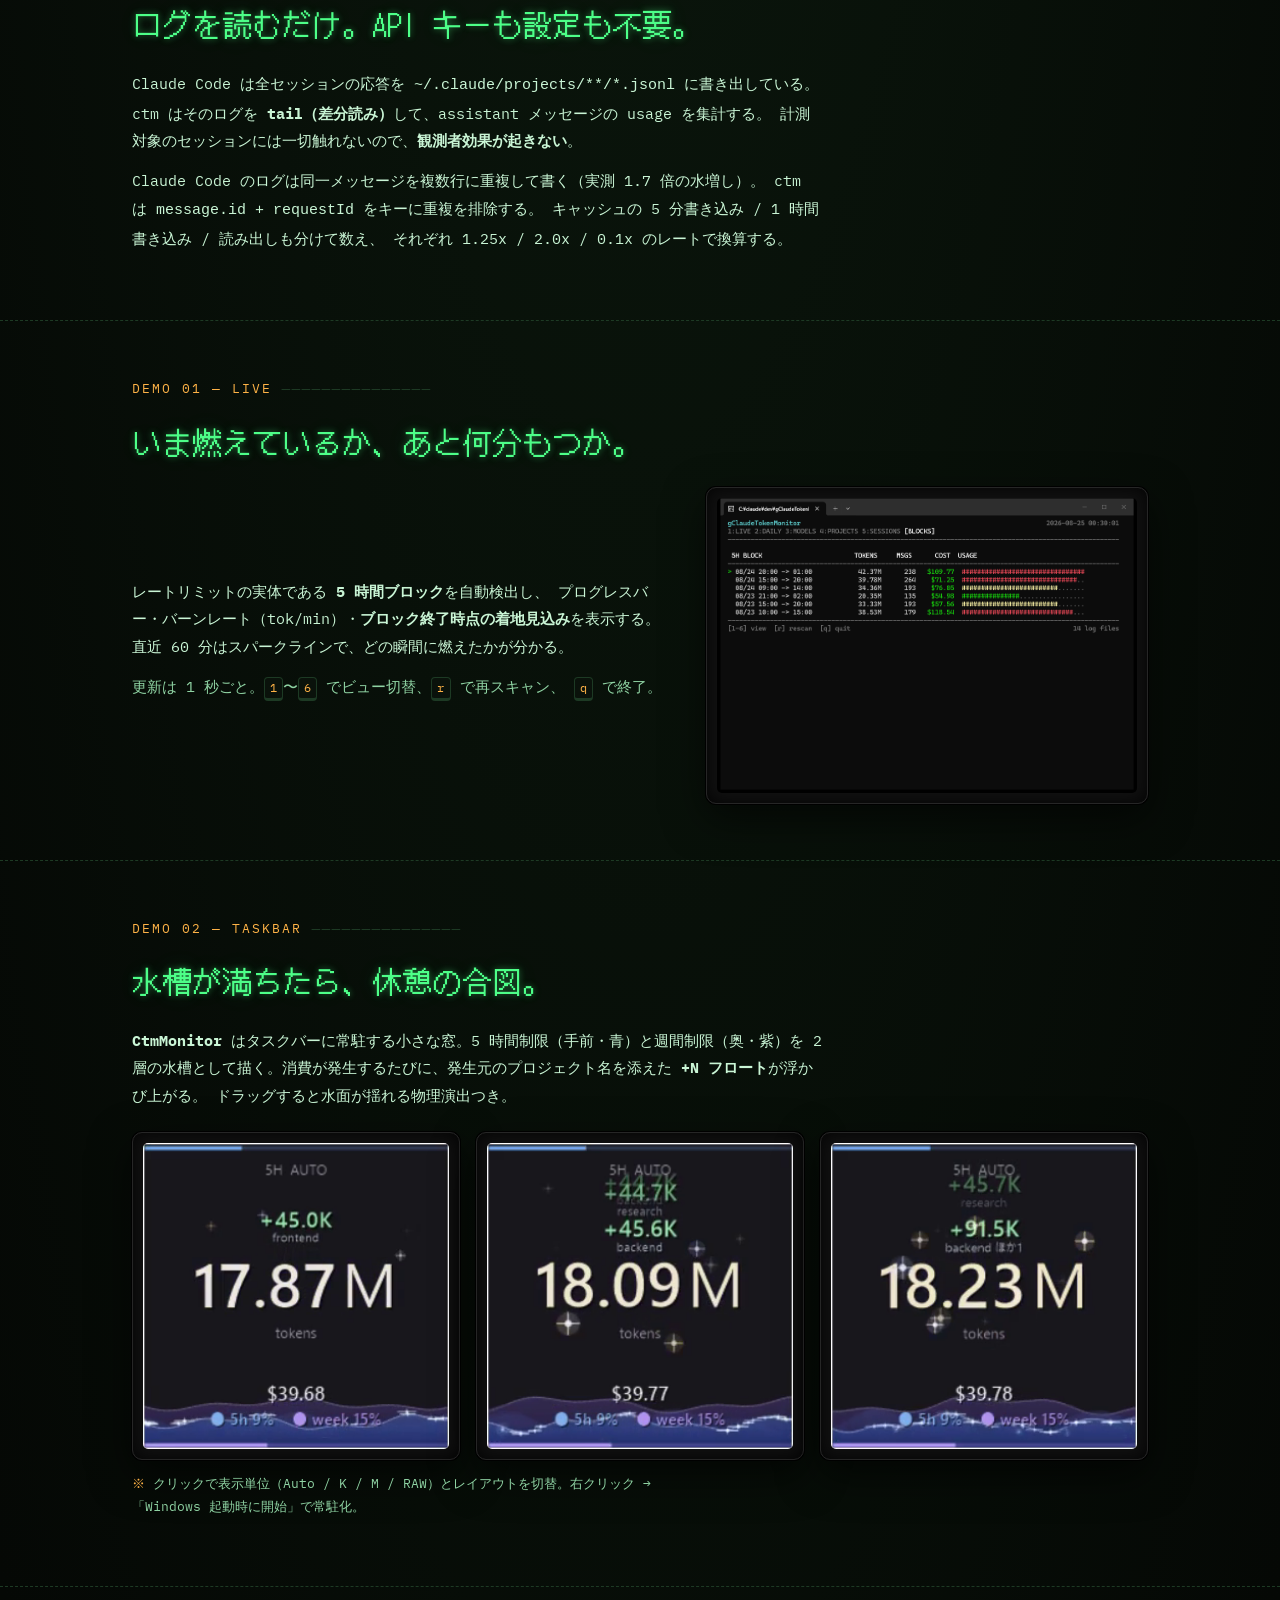
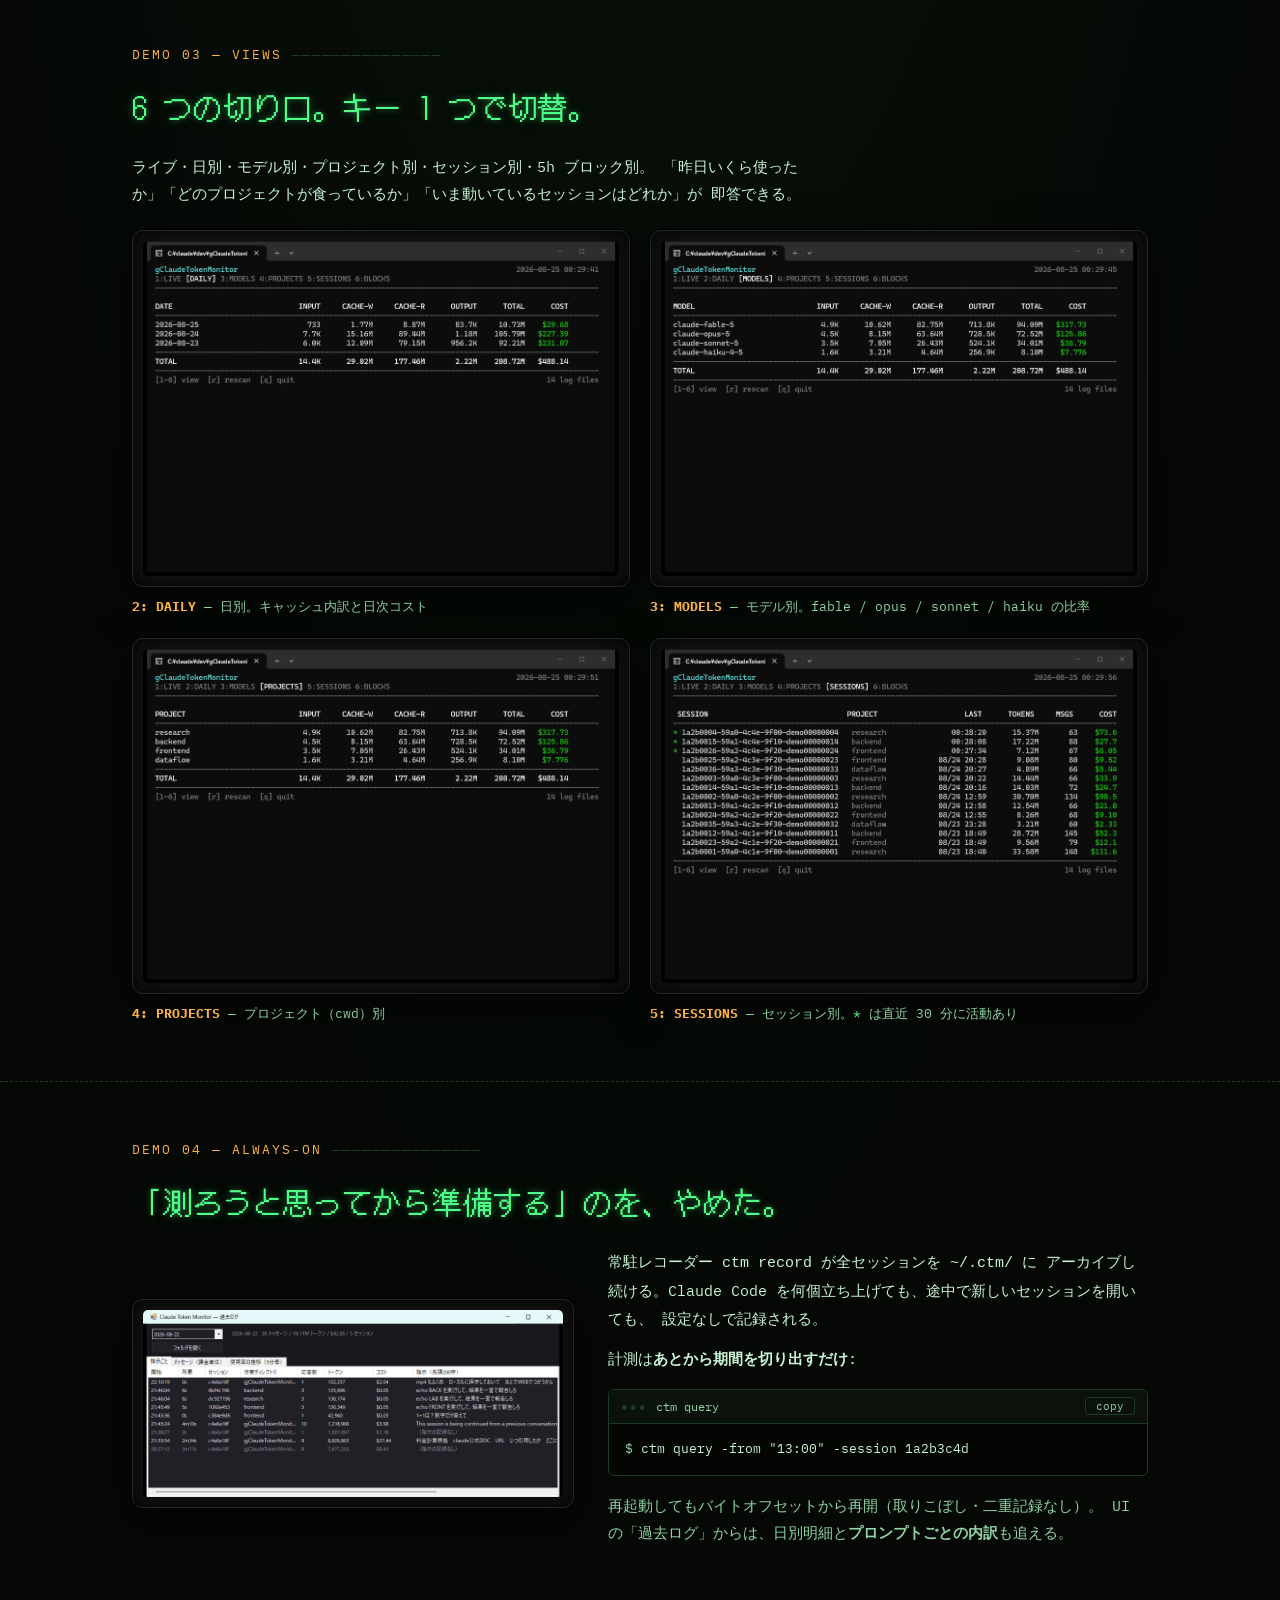
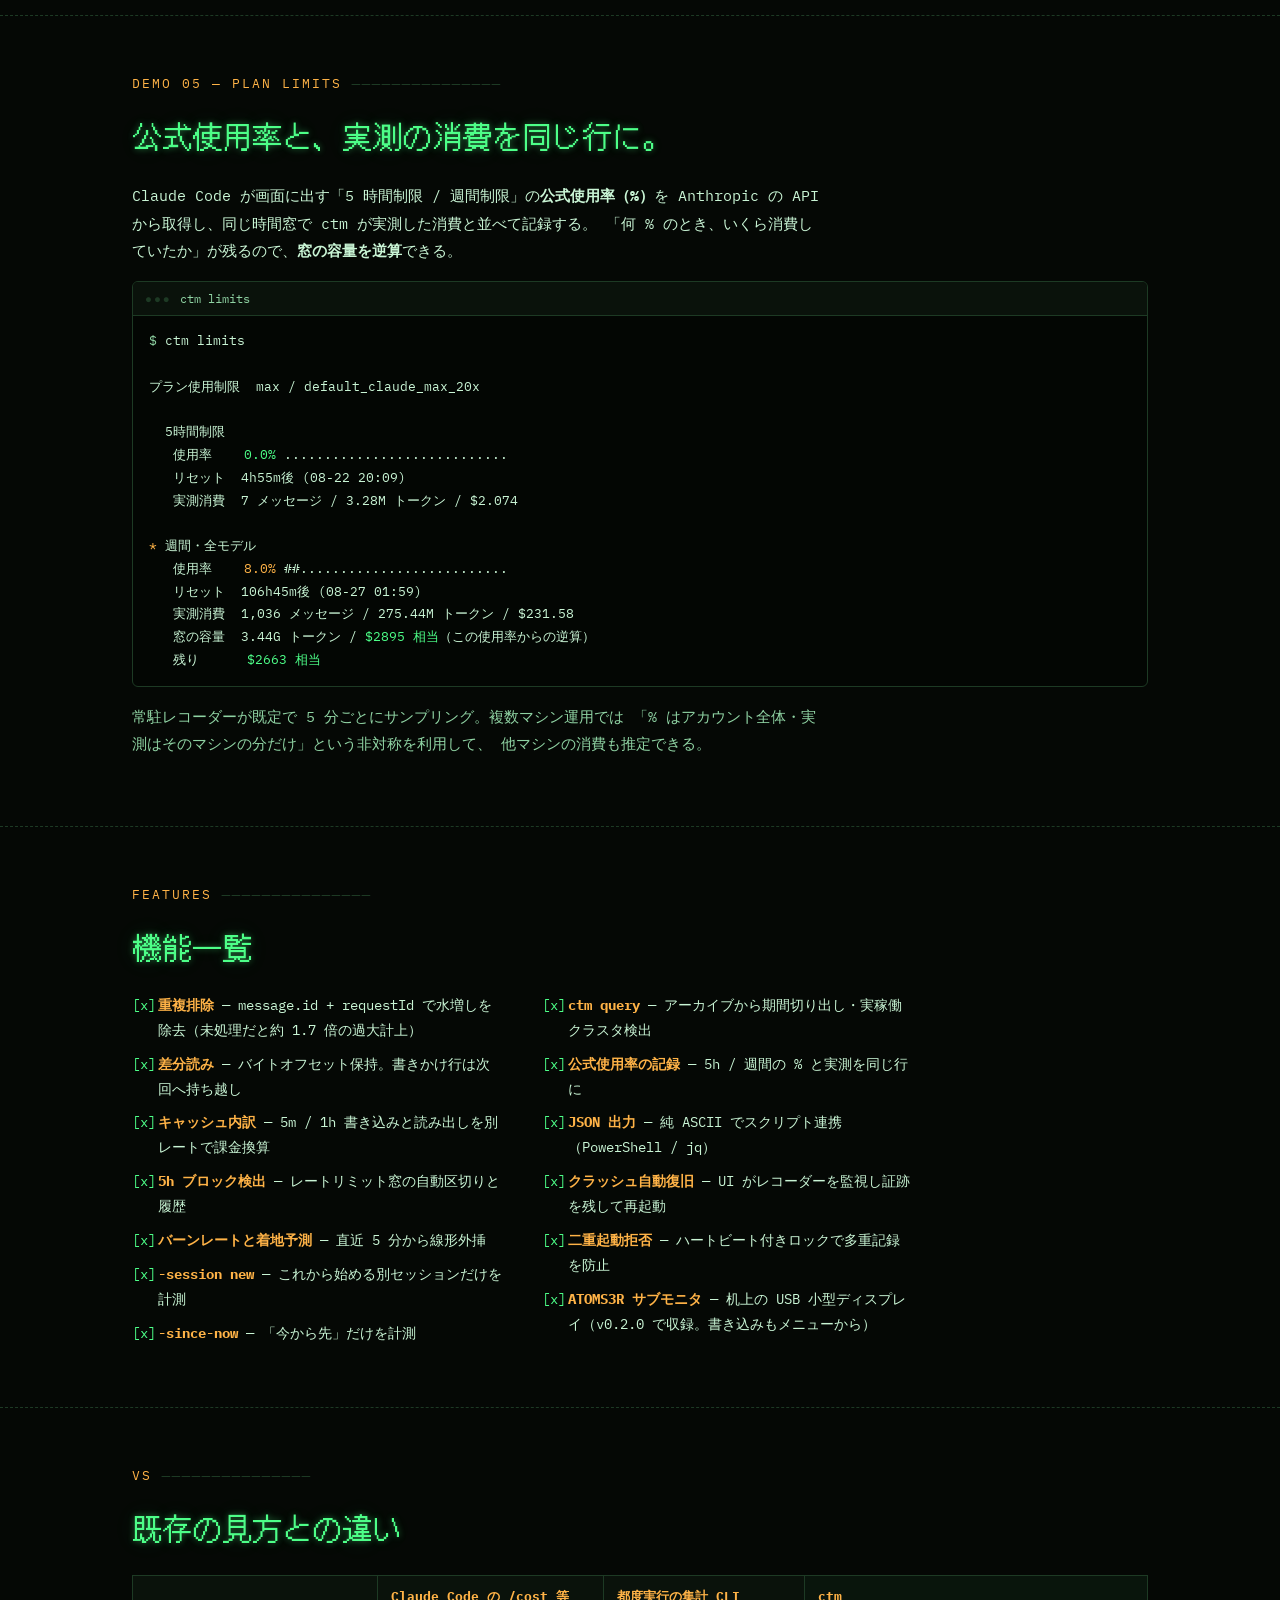
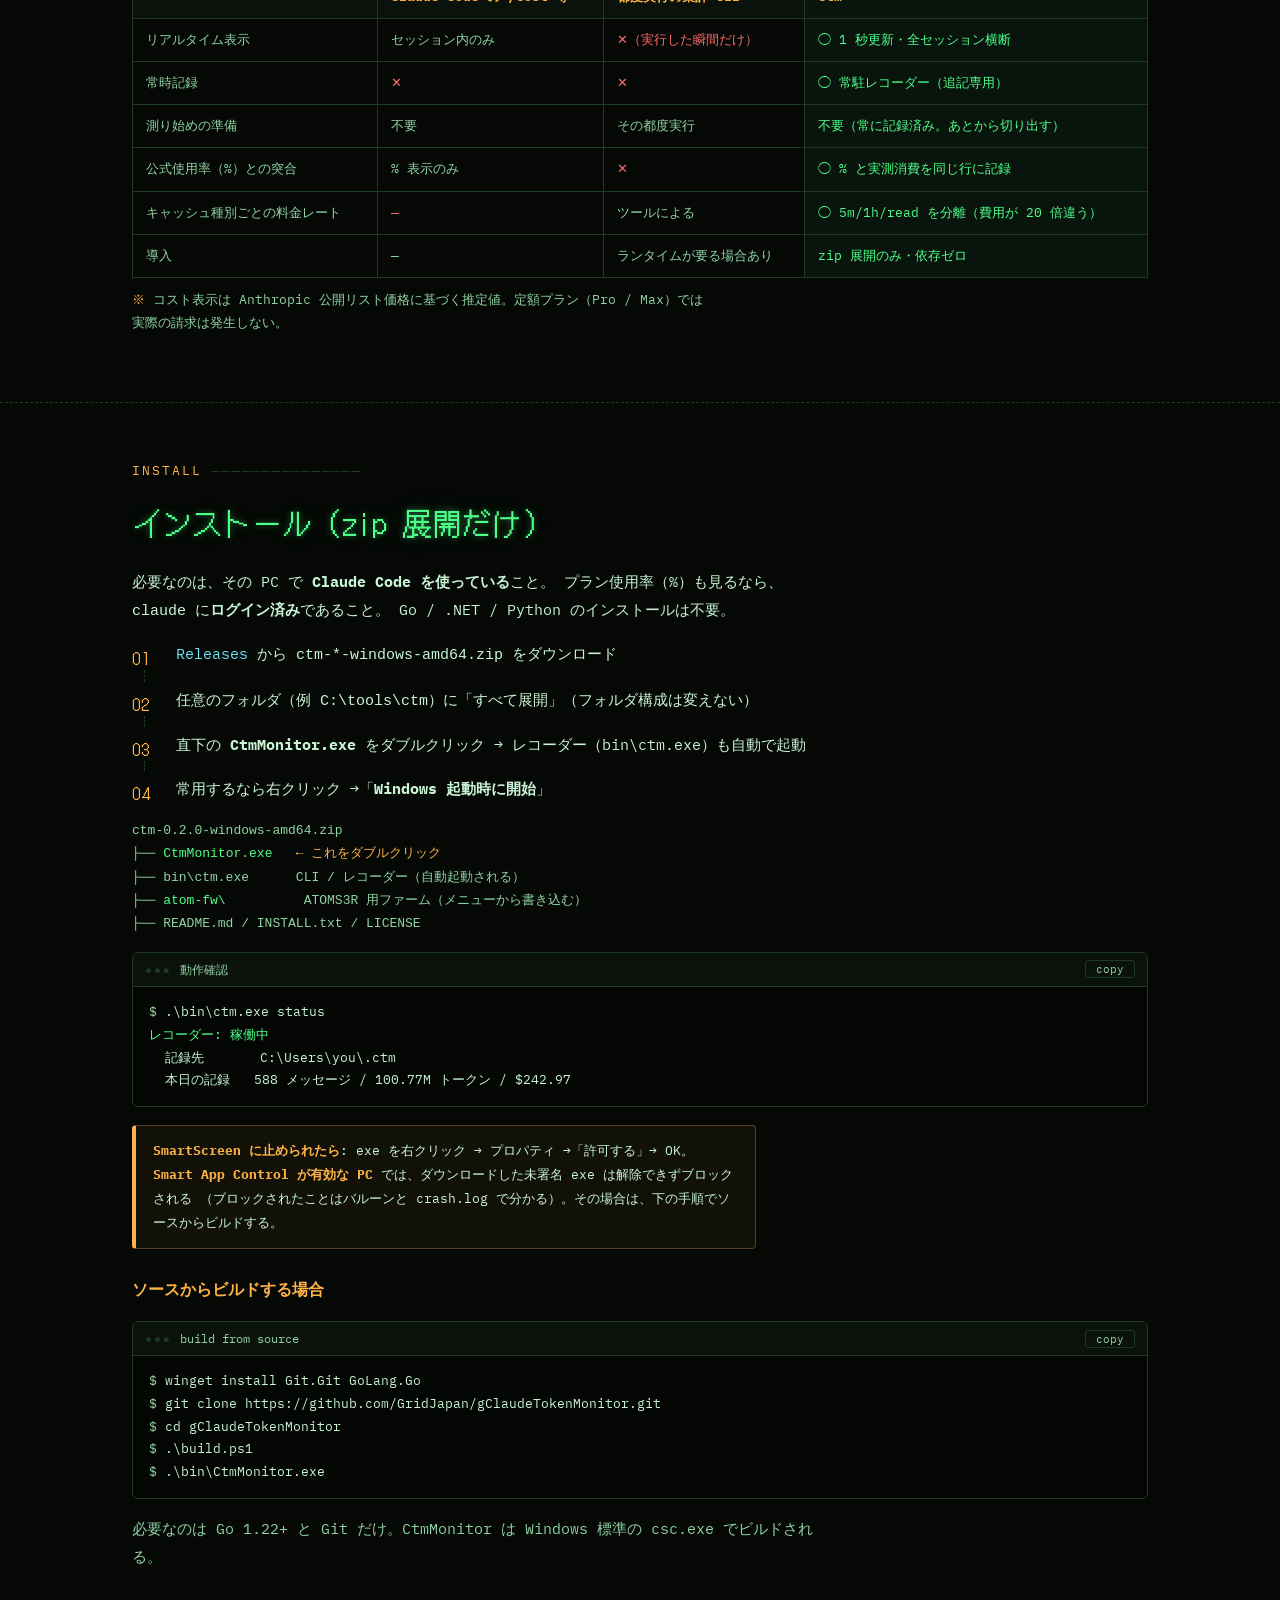
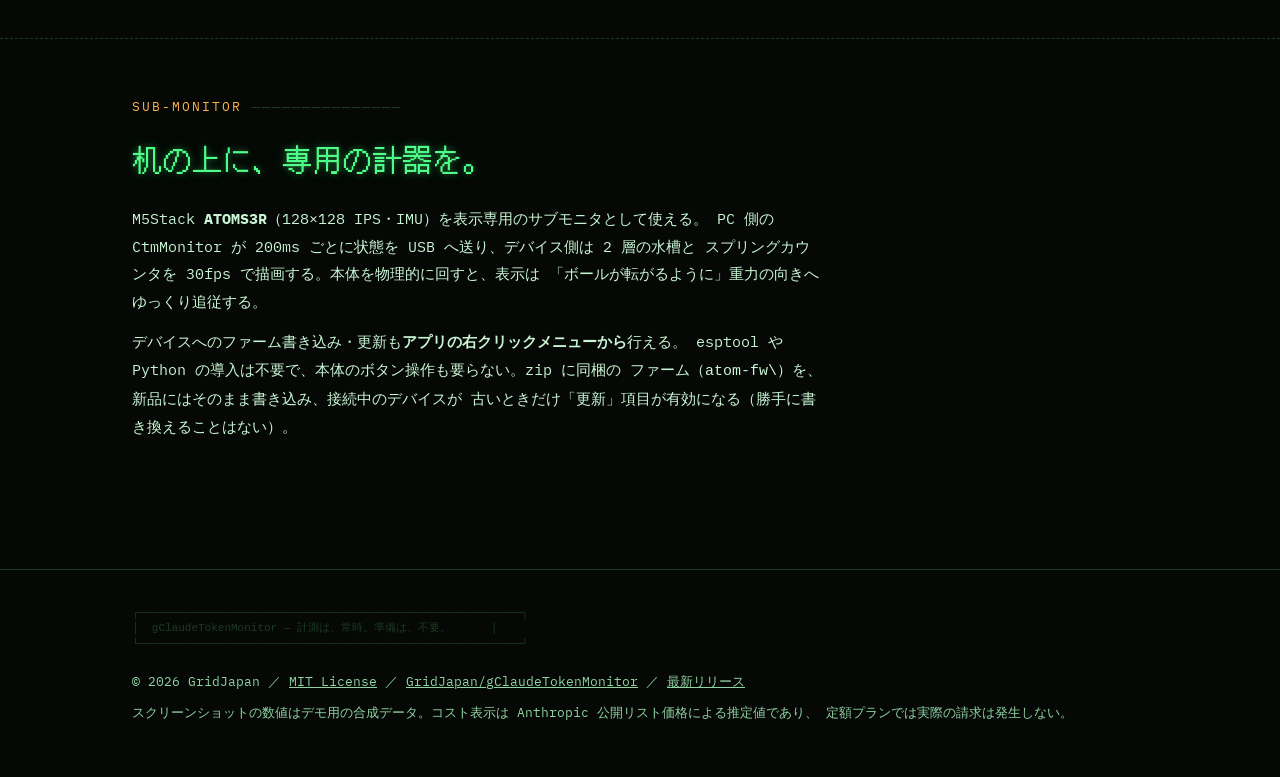
==== commit f9fb506f: "ページ文言を v0.2.0 に更新 + grok レビューで日本語を推敲 Co-Authored-By: Claude Fable 5 <noreply@anthropic.com>" ====
--- a/jp/index.html
+++ b/jp/index.html
@@ -48,7 +48,7 @@
       タスクバー常駐 UI と、5 分ごとの公式プラン使用率の記録つき。
     </p>
     <div class="badges">
-      <span class="badge hot">v0.1.1</span>
+      <span class="badge hot">v0.2.0</span>
       <span class="badge">Windows 10/11</span>
       <span class="badge">Go / 依存ゼロ</span>
       <span class="badge">MIT License</span>
@@ -69,14 +69,15 @@
     <p class="secno">WHAT IS THIS</p>
     <h2>ログを読むだけ。API キーも設定も不要。</h2>
     <p>
-      Claude Code は全セッションの応答を <code>~/.claude/projects/**/*.jsonl</code> に書き残している。
+      Claude Code は全セッションの応答を <code>~/.claude/projects/**/*.jsonl</code> に書き出している。
       ctm はそのログを <b>tail（差分読み）</b>して、assistant メッセージの usage を集計する。
       計測対象のセッションには一切触れないので、<b>観測者効果が起きない</b>。
     </p>
     <p>
-      同一メッセージが複数行書かれる Claude Code のログ仕様（実測 1.7 倍の水増し）は
-      <code>message.id + requestId</code> をキーに重複排除。キャッシュ書き込み 5 分 / 1 時間 /
-      読み出しを分けて、それぞれ正しい料金レート（1.25x / 2.0x / 0.1x）で換算する。
+      Claude Code のログは同一メッセージを複数行に重複して書く（実測 1.7 倍の水増し）。
+      ctm は <code>message.id + requestId</code> をキーに重複を排除する。
+      キャッシュの 5 分書き込み / 1 時間書き込み / 読み出しも分けて数え、
+      それぞれ 1.25x / 2.0x / 0.1x のレートで換算する。
     </p>
   </div>
 </section>
@@ -89,7 +90,7 @@
       <div>
         <p>
           レートリミットの実体である <b>5 時間ブロック</b>を自動検出し、
-          進行バー・バーンレート（tok/min）・<b>ブロック終了時点の着地見込み</b>を表示する。
+          プログレスバー・バーンレート（tok/min）・<b>ブロック終了時点の着地見込み</b>を表示する。
           直近 60 分はスパークラインで、どの瞬間に燃えたかが分かる。
         </p>
         <p class="dim">
@@ -108,7 +109,7 @@
     <h2>水槽が満ちたら、休憩の合図。</h2>
     <p>
       <b>CtmMonitor</b> はタスクバーに常駐する小さな窓。5 時間制限（手前・青）と週間制限（奥・紫）を
-      2 層の水槽として描き、消費が発生するたびに <b>+N フロート</b>が発生源のプロジェクト名を添えて浮かぶ。
+      2 層の水槽として描く。消費が発生するたびに、発生元のプロジェクト名を添えた <b>+N フロート</b>が浮かび上がる。
       ドラッグすると水面が揺れる物理演出つき。
     </p>
     <div class="aqua-row">
@@ -125,7 +126,7 @@
     <p class="secno">DEMO 03 — VIEWS</p>
     <h2>6 つの切り口。キー 1 つで切替。</h2>
     <p>
-      日別・モデル別・プロジェクト別・セッション別・5h ブロック別。
+      ライブ・日別・モデル別・プロジェクト別・セッション別・5h ブロック別。
       「昨日いくら使ったか」「どのプロジェクトが食っているか」「いま動いているセッションはどれか」が
       即答できる。
     </p>
@@ -171,7 +172,7 @@
         </div>
         <p class="dim">
           再起動してもバイトオフセットから再開（取りこぼし・二重記録なし）。
-          UI の「過去ログ」からは日別明細と<b>指示（プロンプト）ごとの内訳</b>も追える。
+          UI の「過去ログ」からは、日別明細と<b>プロンプトごとの内訳</b>も追える。
         </p>
       </div>
     </div>
@@ -181,11 +182,11 @@
 <section id="limits">
   <div class="wrap">
     <p class="secno">DEMO 05 — PLAN LIMITS</p>
-    <h2>公式の使用率と、実測の消費を同じ行に。</h2>
-    <p>
-      Claude Code が画面に出す「5 時間制限 / 週間制限」の<b>公式な使用率（%）</b>を
+    <h2>公式使用率と、実測の消費を同じ行に。</h2>
+    <p>
+      Claude Code が画面に出す「5 時間制限 / 週間制限」の<b>公式使用率（%）</b>を
       Anthropic の API から取得し、同じ時間窓で ctm が実測した消費と並べて記録する。
-      「何 % のとき、いくら分を消費していたか」が残るので、<b>窓の容量を逆算</b>できる。
+      「何 % のとき、いくら消費していたか」が残るので、<b>窓の容量を逆算</b>できる。
     </p>
     <div class="term">
       <div class="bar"><span class="dots">●●●</span> ctm limits</div>
@@ -218,7 +219,7 @@
     <p class="secno">FEATURES</p>
     <h2>機能一覧</h2>
     <ul class="checks">
-      <li><b>重複排除</b> — message.id + requestId で水増しを除去（これをやらないと約 2 倍の過大計上）</li>
+      <li><b>重複排除</b> — message.id + requestId で水増しを除去（未処理だと約 1.7 倍の過大計上）</li>
       <li><b>差分読み</b> — バイトオフセット保持。書きかけ行は次回へ持ち越し</li>
       <li><b>キャッシュ内訳</b> — 5m / 1h 書き込みと読み出しを別レートで課金換算</li>
       <li><b>5h ブロック検出</b> — レートリミット窓の自動区切りと履歴</li>
@@ -230,7 +231,7 @@
       <li><b>JSON 出力</b> — 純 ASCII でスクリプト連携（PowerShell / jq）</li>
       <li><b>クラッシュ自動復旧</b> — UI がレコーダーを監視し証跡を残して再起動</li>
       <li><b>二重起動拒否</b> — ハートビート付きロックで多重記録を防止</li>
-      <li class="todo"><b>ATOMS3R サブモニタ</b> — 机上の USB 小型ディスプレイ（v0.2 で提供予定）</li>
+      <li><b>ATOMS3R サブモニタ</b> — 机上の USB 小型ディスプレイ（v0.2.0 で収録。書き込みもメニューから）</li>
     </ul>
   </div>
 </section>
@@ -254,7 +255,7 @@
         </tbody>
       </table>
     </div>
-    <p class="note" style="margin-top:10px">表示コストはリスト価格ベースの推定値。定額プラン（Pro / Max）では実請求は発生しない。</p>
+    <p class="note" style="margin-top:10px">コスト表示は Anthropic 公開リスト価格に基づく推定値。定額プラン（Pro / Max）では実際の請求は発生しない。</p>
   </div>
 </section>
 
@@ -263,8 +264,8 @@
     <p class="secno">INSTALL</p>
     <h2>インストール（zip 展開だけ）</h2>
     <p>
-      前提は 2 つ: その PC で <b>Claude Code を使っている</b>こと。
-      プラン使用率（%）も見たい場合は <code>claude</code> に<b>ログイン済み</b>であること。
+      必要なのは、その PC で <b>Claude Code を使っている</b>こと。
+      プラン使用率（%）も見るなら、<code>claude</code> に<b>ログイン済み</b>であること。
       Go / .NET / Python のインストールは不要。
     </p>
     <ol class="steps">
@@ -273,9 +274,10 @@
       <li>直下の <b>CtmMonitor.exe</b> をダブルクリック → レコーダー（bin\ctm.exe）も自動で起動</li>
       <li>常用するなら右クリック →「<b>Windows 起動時に開始</b>」</li>
     </ol>
-    <pre class="tree">ctm-0.1.1-windows-amd64.zip
+    <pre class="tree">ctm-0.2.0-windows-amd64.zip
 ├── <span class="g">CtmMonitor.exe</span>   <span class="a">← これをダブルクリック</span>
 ├── bin\ctm.exe      CLI / レコーダー（自動起動される）
+├── <span class="g">atom-fw\</span>          ATOMS3R 用ファーム（メニューから書き込む）
 ├── README.md / INSTALL.txt / LICENSE</pre>
     <div class="term">
       <div class="bar"><span class="dots">●●●</span> 動作確認 <button class="copybtn">copy</button></div>
@@ -286,8 +288,8 @@
     </div>
     <div class="warnbox">
       <b>SmartScreen に止められたら</b>: exe を右クリック → プロパティ →「許可する」→ OK。<br>
-      <b>Smart App Control が有効な PC</b> では、ダウンロードした未署名 exe は解除不能でブロックされる
-      （v0.1.1 からはブロックされたことがバルーンと crash.log で分かる）。その場合は下のソースビルドで。
+      <b>Smart App Control が有効な PC</b> では、ダウンロードした未署名 exe は解除できずブロックされる
+      （ブロックされたことはバルーンと crash.log で分かる）。その場合は、下の手順でソースからビルドする。
     </div>
     <h3>ソースからビルドする場合</h3>
     <div class="term">
@@ -304,13 +306,19 @@
 
 <section>
   <div class="wrap">
-    <p class="secno">NEXT</p>
-    <h2>v0.2: 机の上に、専用の計器を。</h2>
-    <p>
-      M5Stack <b>ATOMS3R</b>（128×128 IPS・IMU）を表示専用サブモニタにする機能を開発中。
-      PC の CtmMonitor が 200ms ごとに状態を USB へ送り、デバイス側が 2 層の水槽 +
-      スプリングカウンタを 30fps で描く。本体を物理的に回すと、表示が
-      「ボールが転がるように」重力方向へ追従する。main ブランチで動作中、v0.2 の zip に収録予定。
+    <p class="secno">SUB-MONITOR</p>
+    <h2>机の上に、専用の計器を。</h2>
+    <p>
+      M5Stack <b>ATOMS3R</b>（128×128 IPS・IMU）を表示専用のサブモニタとして使える。
+      PC 側の CtmMonitor が 200ms ごとに状態を USB へ送り、デバイス側は 2 層の水槽と
+      スプリングカウンタを 30fps で描画する。本体を物理的に回すと、表示は
+      「ボールが転がるように」重力の向きへゆっくり追従する。
+    </p>
+    <p>
+      デバイスへのファーム書き込み・更新も<b>アプリの右クリックメニューから</b>行える。
+      esptool や Python の導入は不要で、本体のボタン操作も要らない。zip に同梱の
+      ファーム（<code>atom-fw\</code>）を、新品にはそのまま書き込み、接続中のデバイスが
+      古いときだけ「更新」項目が有効になる（勝手に書き換えることはない）。
     </p>
   </div>
 </section>
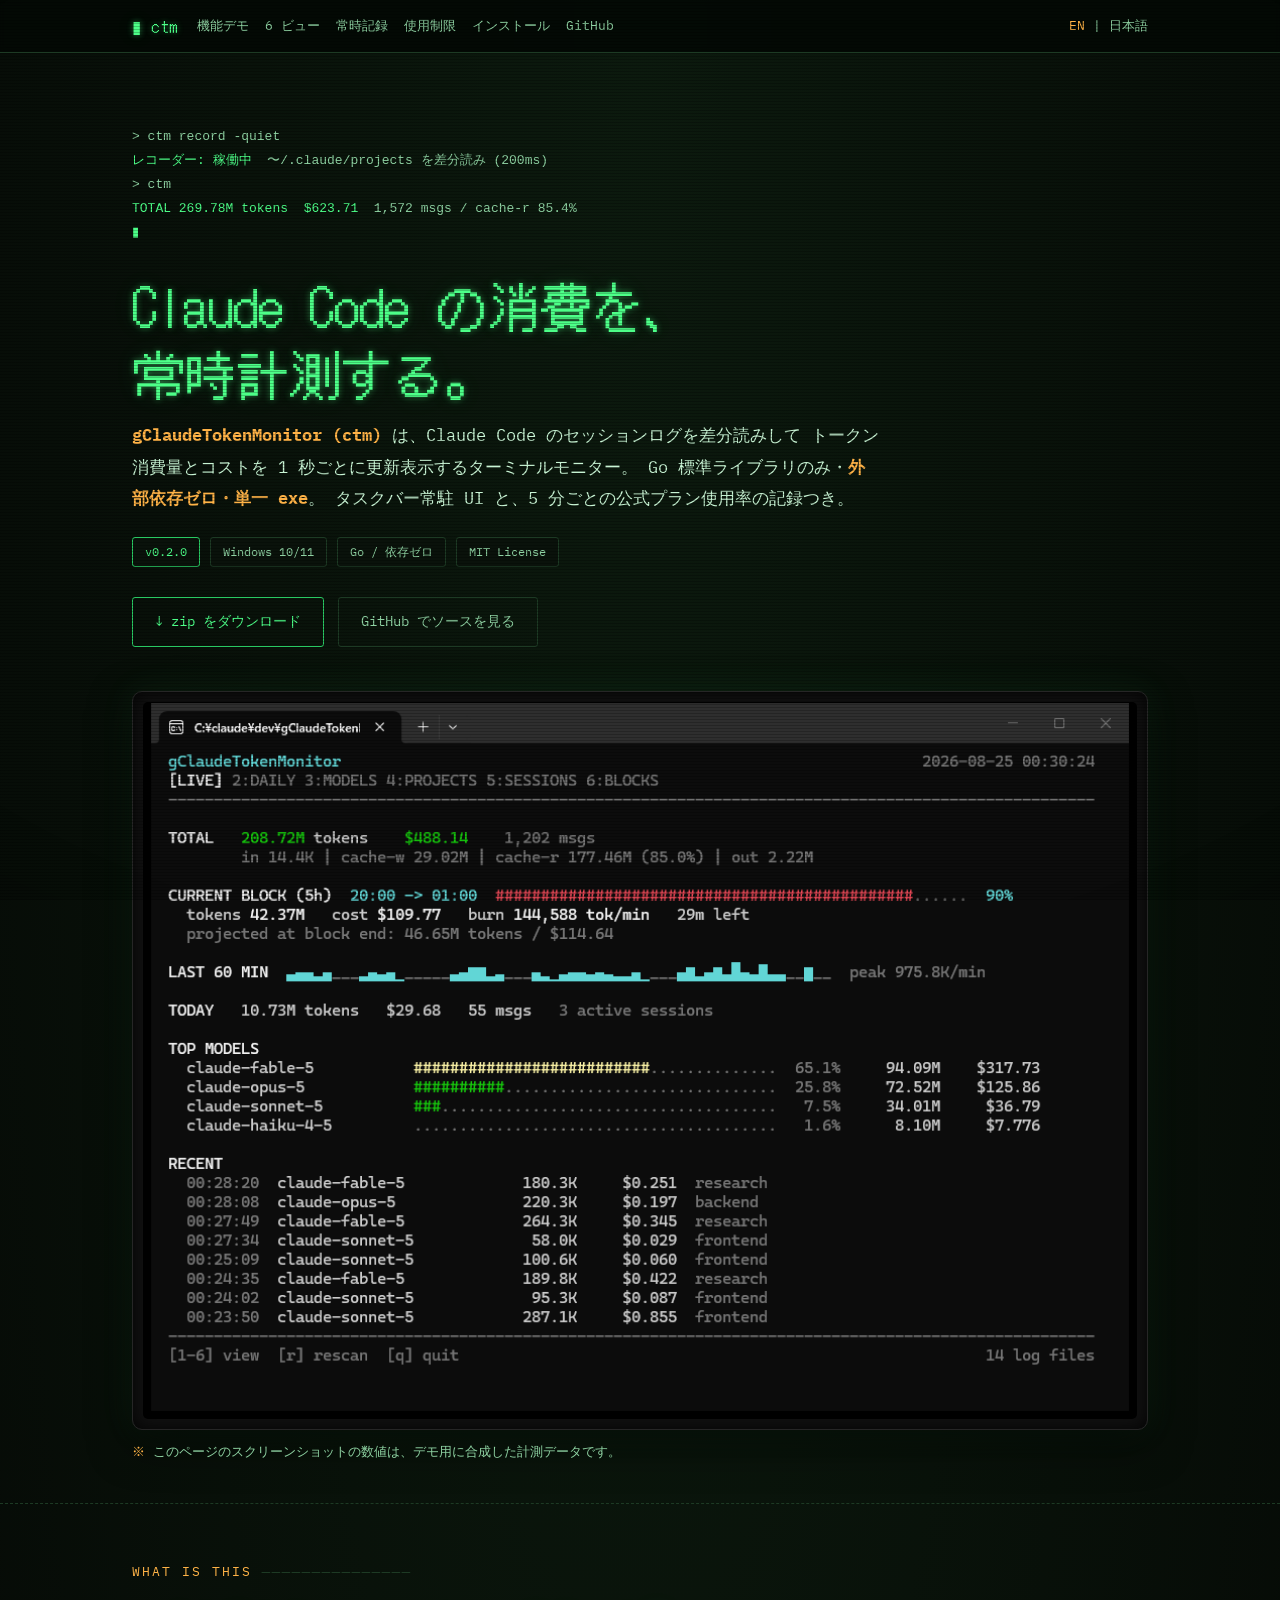
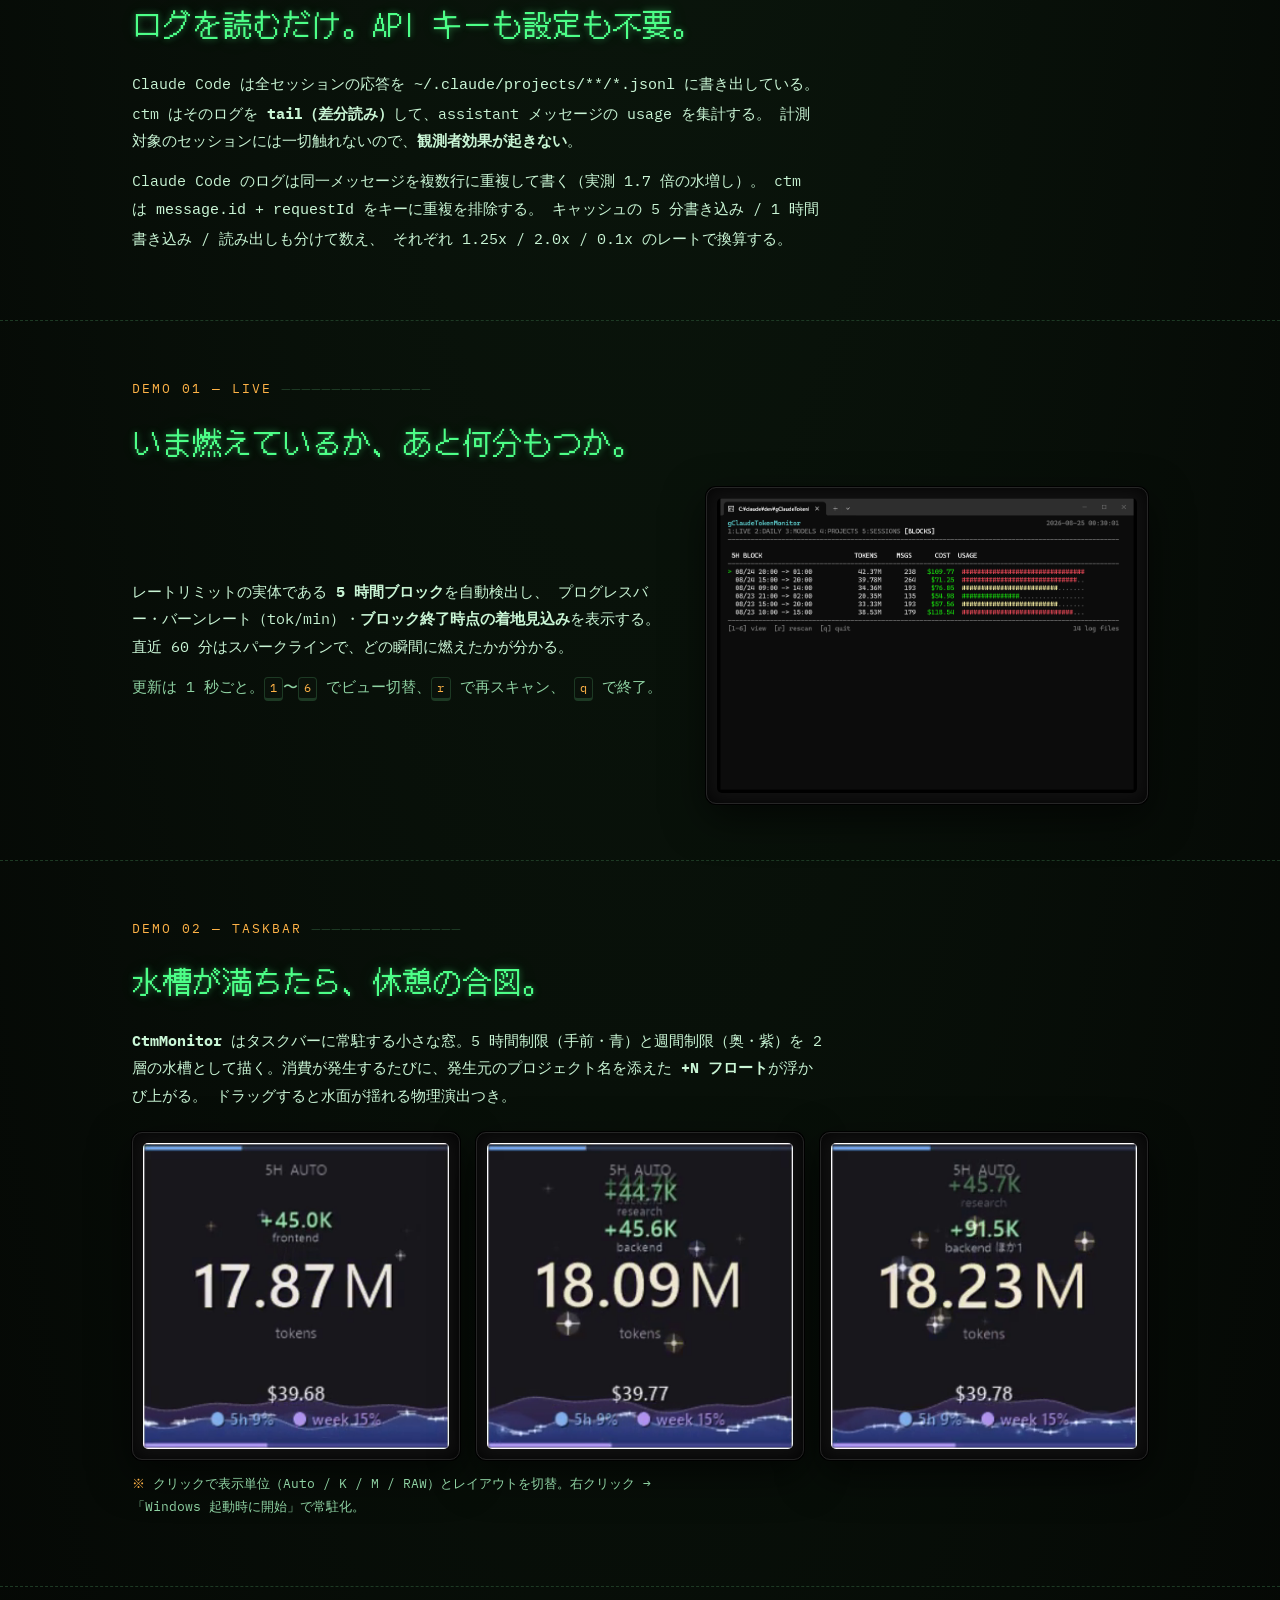
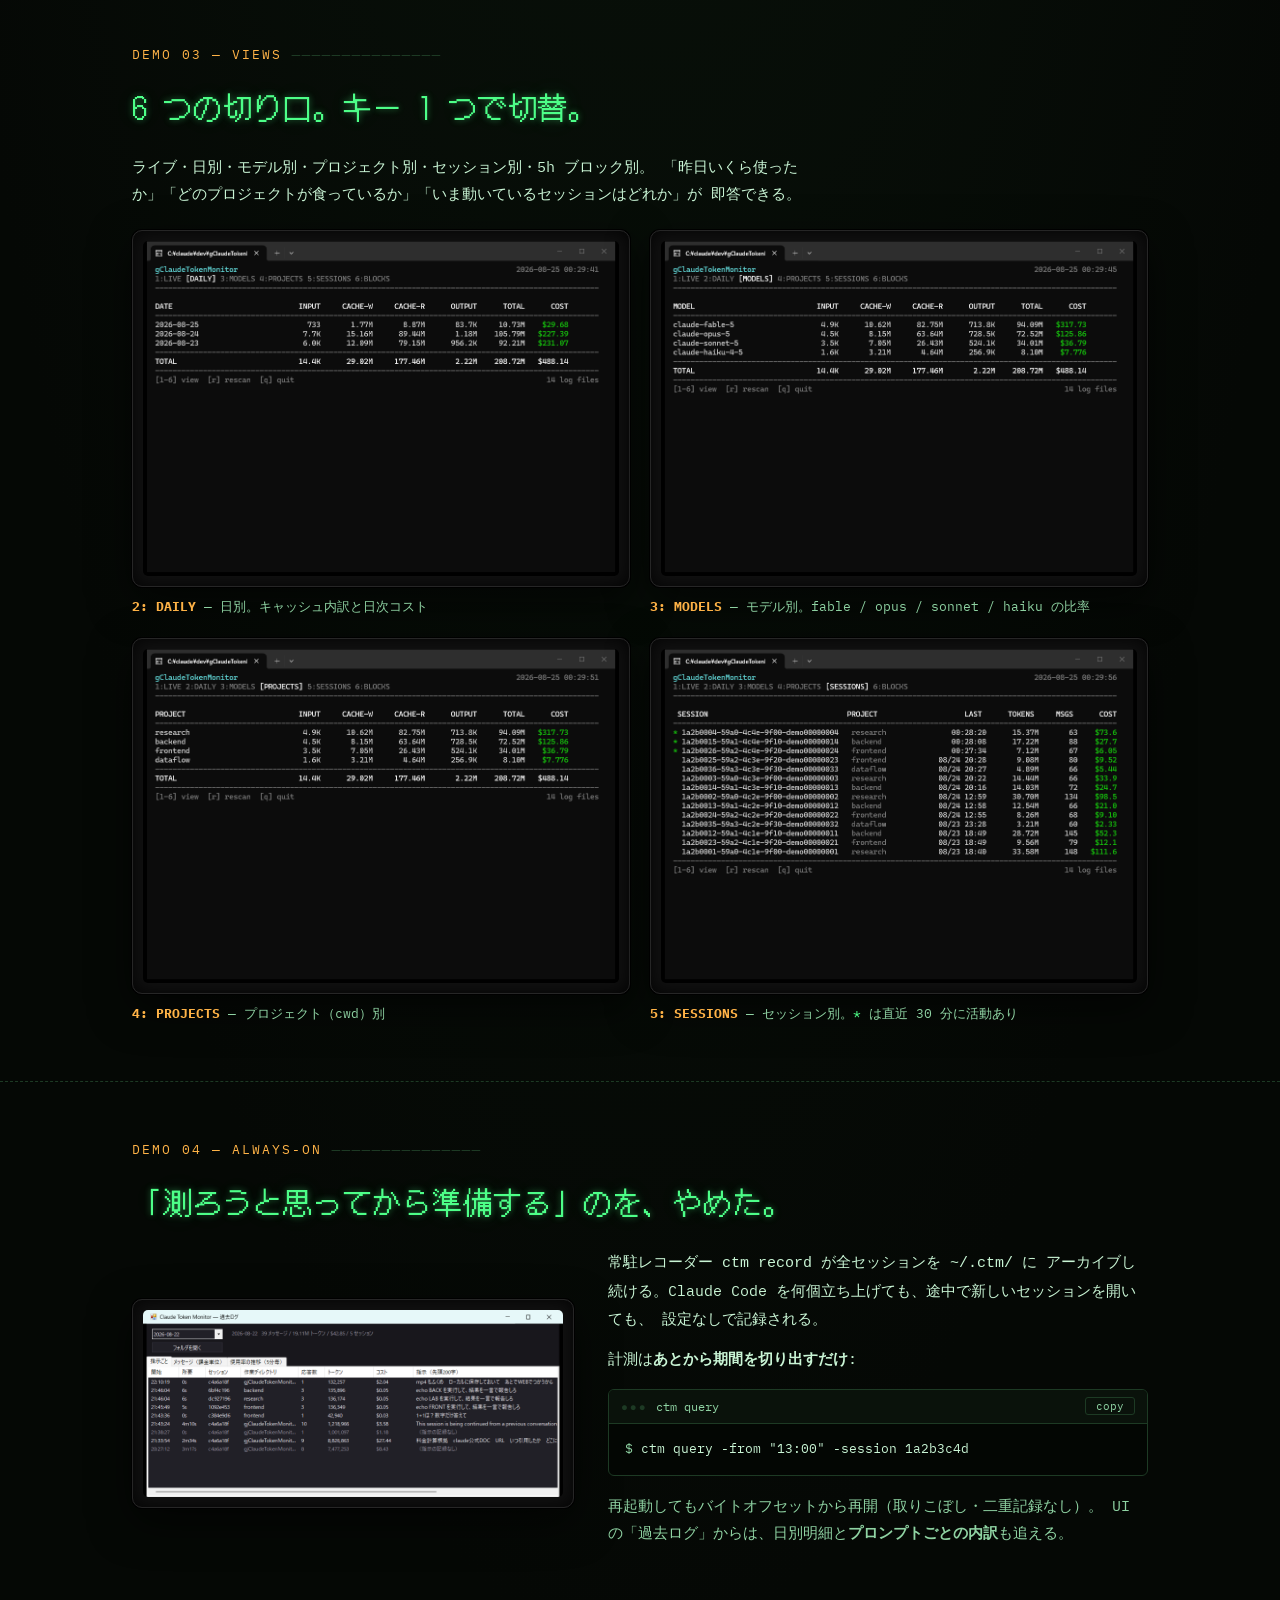
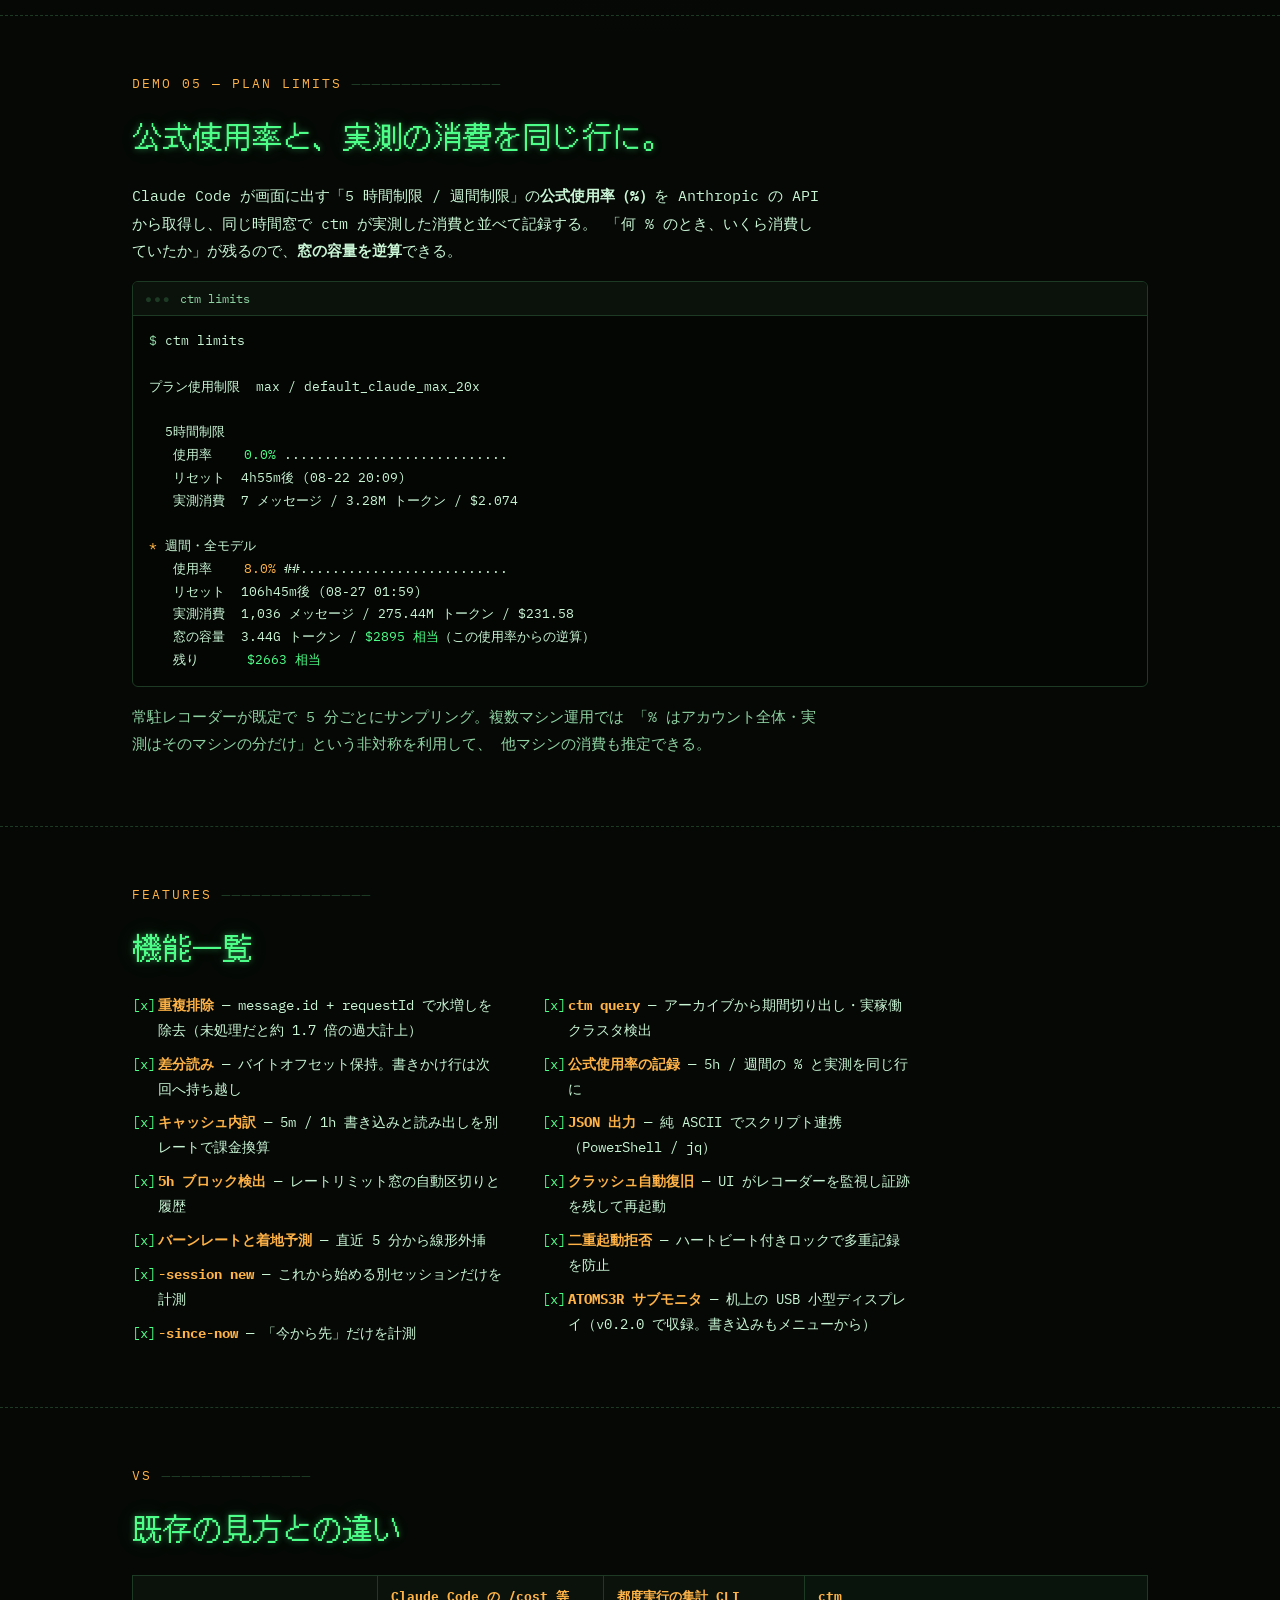
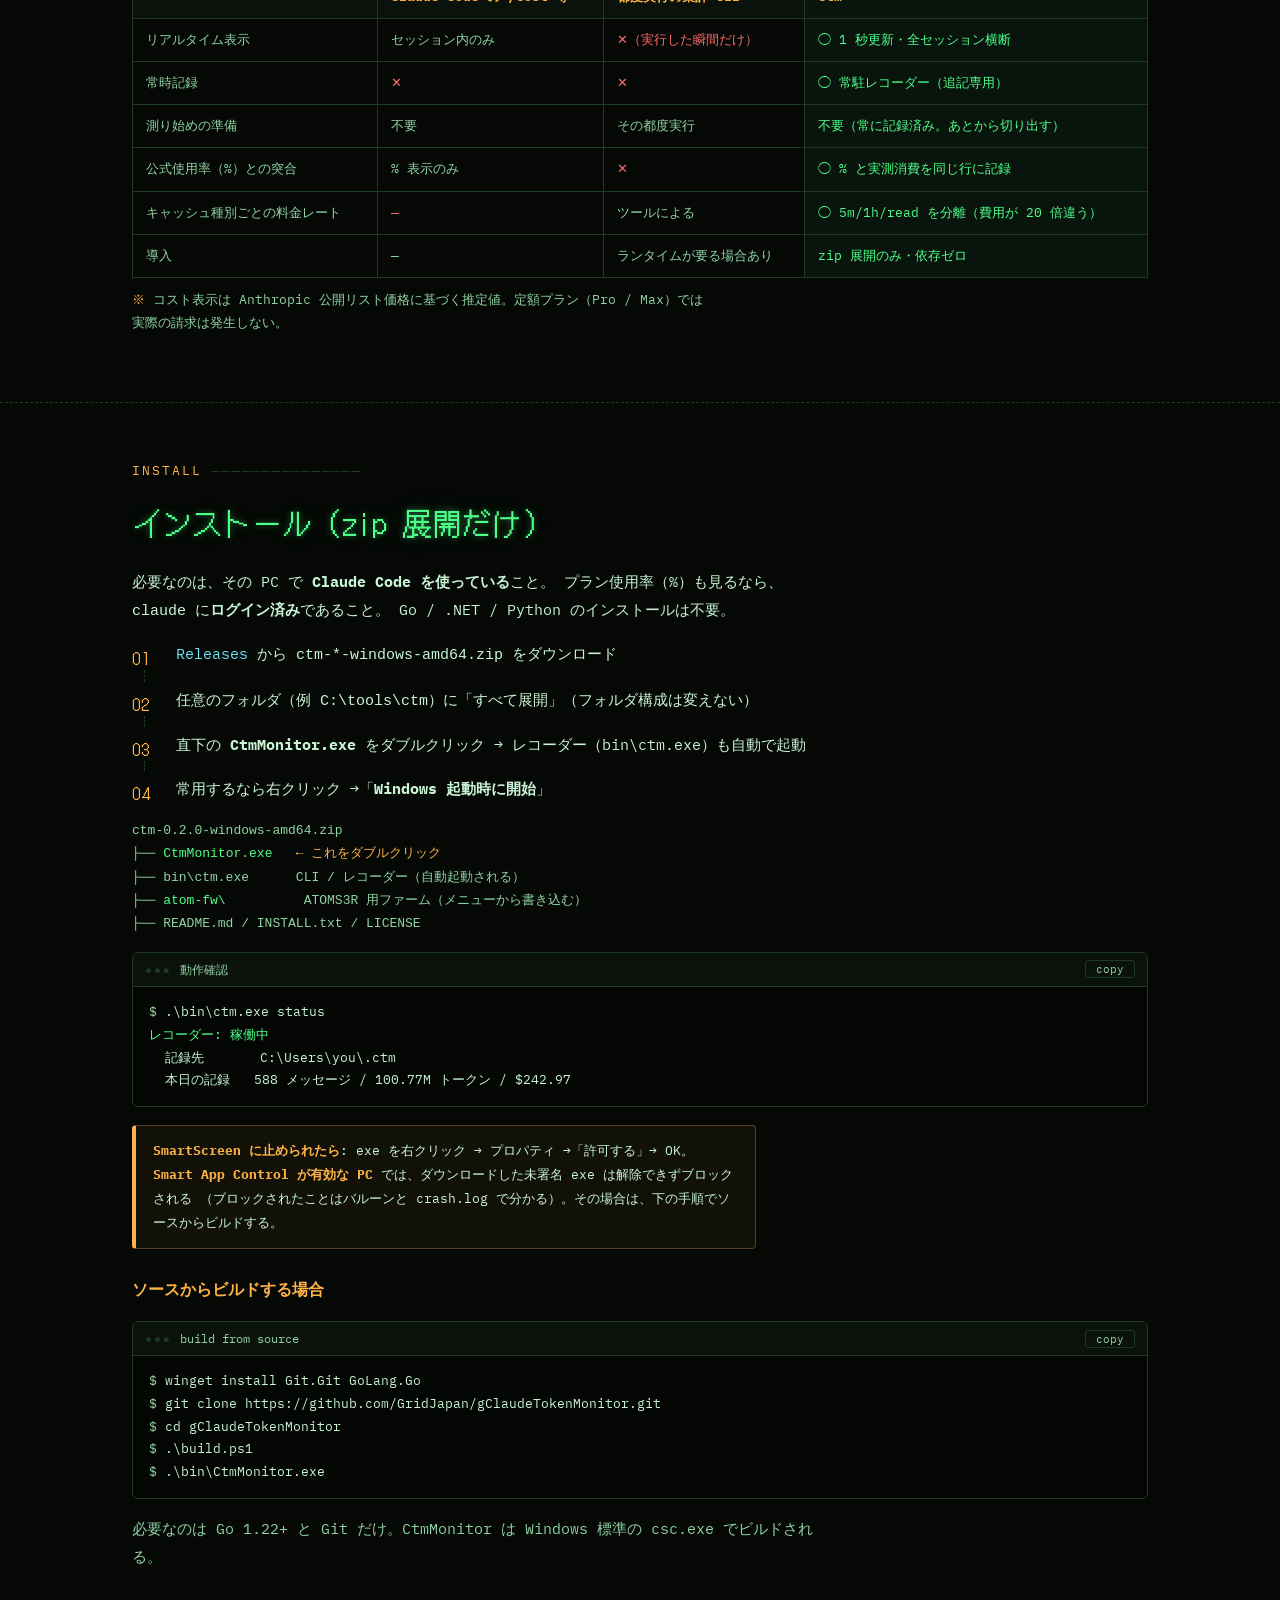
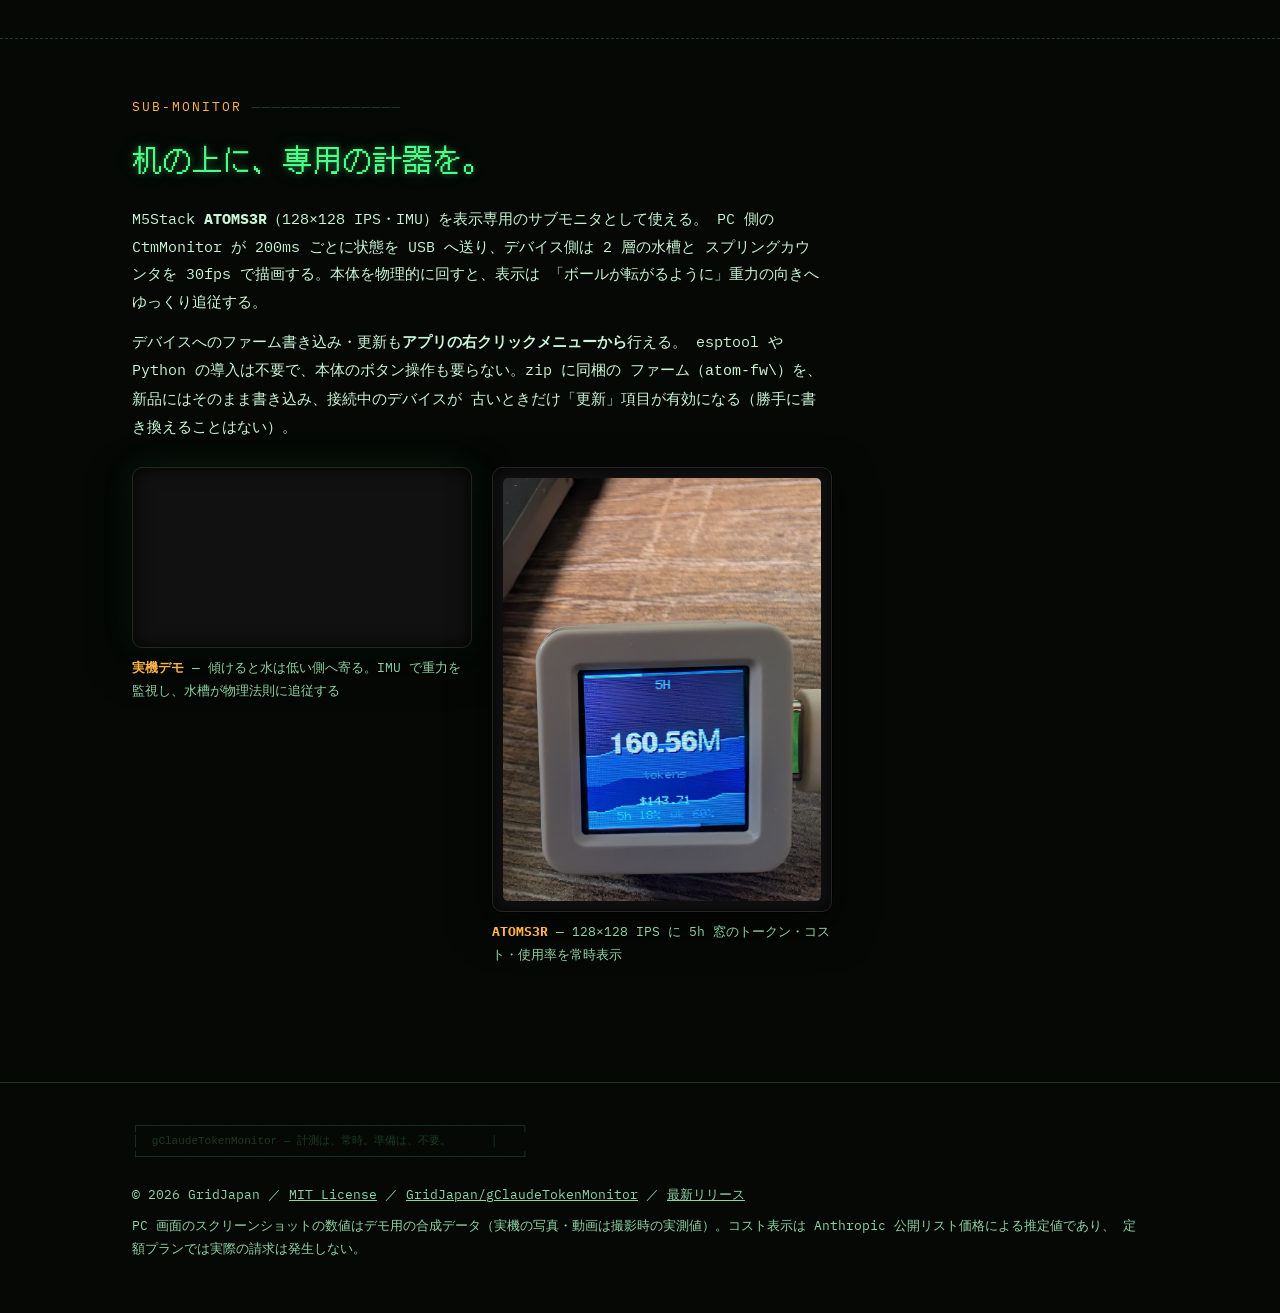
==== commit e1b83261: "ATOMS3R 実機の動画と写真を SUB-MONITOR 節に追加（EN/JP） - 傾き→水が低い側へ寄るデモ動画（540x960 h264 2.6MB、メタデータ除去済み） - 実機写真（900" ====
--- a/jp/index.html
+++ b/jp/index.html
@@ -320,6 +320,16 @@
       ファーム（<code>atom-fw\</code>）を、新品にはそのまま書き込み、接続中のデバイスが
       古いときだけ「更新」項目が有効になる（勝手に書き換えることはない）。
     </p>
+    <div class="device-row">
+      <figure class="shot">
+        <div class="crt glow"><video src="../assets/img/atom-tilt.mp4" autoplay loop muted playsinline width="540" height="960" aria-label="ATOMS3R 実機を手で傾けると、画面内の水が低い側へ寄って追従する実演動画"></video></div>
+        <figcaption><b>実機デモ</b> — 傾けると水は低い側へ寄る。IMU で重力を監視し、水槽が物理法則に追従する</figcaption>
+      </figure>
+      <figure class="shot">
+        <div class="crt"><img src="../assets/img/atom-device.jpg" alt="ATOMS3R 実機。128×128 の画面に 5H 窓の 160.56M tokens、$143.71、5h 18% / wk 60% が表示されている" loading="lazy" width="900" height="1196"></div>
+        <figcaption><b>ATOMS3R</b> — 128×128 IPS に 5h 窓のトークン・コスト・使用率を常時表示</figcaption>
+      </figure>
+    </div>
   </div>
 </section>
 
@@ -334,7 +344,7 @@
       ／ <a href="https://github.com/GridJapan/gClaudeTokenMonitor/releases/latest">最新リリース</a>
     </p>
     <p class="dim" style="margin-top:8px">
-      スクリーンショットの数値はデモ用の合成データ。コスト表示は Anthropic 公開リスト価格による推定値であり、
+      PC 画面のスクリーンショットの数値はデモ用の合成データ（実機の写真・動画は撮影時の実測値）。コスト表示は Anthropic 公開リスト価格による推定値であり、
       定額プランでは実際の請求は発生しない。
     </p>
   </div>
--- a/assets/style.css
+++ b/assets/style.css
@@ -126,6 +126,7 @@
     0 0 0 1px #000;
 }
 .crt img { display: block; width: 100%; height: auto; border-radius: 5px; }
+.crt video { display: block; width: 100%; height: auto; border-radius: 5px; }
 .crt.glow { box-shadow: inset 0 0 18px rgba(0,0,0,.85), 0 14px 42px rgba(0,0,0,.6), 0 0 34px rgba(77,255,136,.09); }
 
 /* ---- セクション ---- */
@@ -191,6 +192,10 @@
 
 .aqua-row { display: grid; grid-template-columns: repeat(3, 1fr); gap: 16px; margin-top: 22px; }
 @media (max-width: 720px) { .aqua-row { grid-template-columns: 1fr; } }
+
+/* ---- 実機メディア (縦動画 + 写真) ---- */
+.device-row { display: grid; grid-template-columns: 1fr 1fr; gap: 20px; margin-top: 26px; max-width: 700px; align-items: start; }
+@media (max-width: 720px) { .device-row { grid-template-columns: 1fr; max-width: 420px; } }
 
 /* ---- チェックリスト ---- */
 ul.checks { list-style: none; max-width: 52em; columns: 2; column-gap: 40px; margin-top: 10px; }
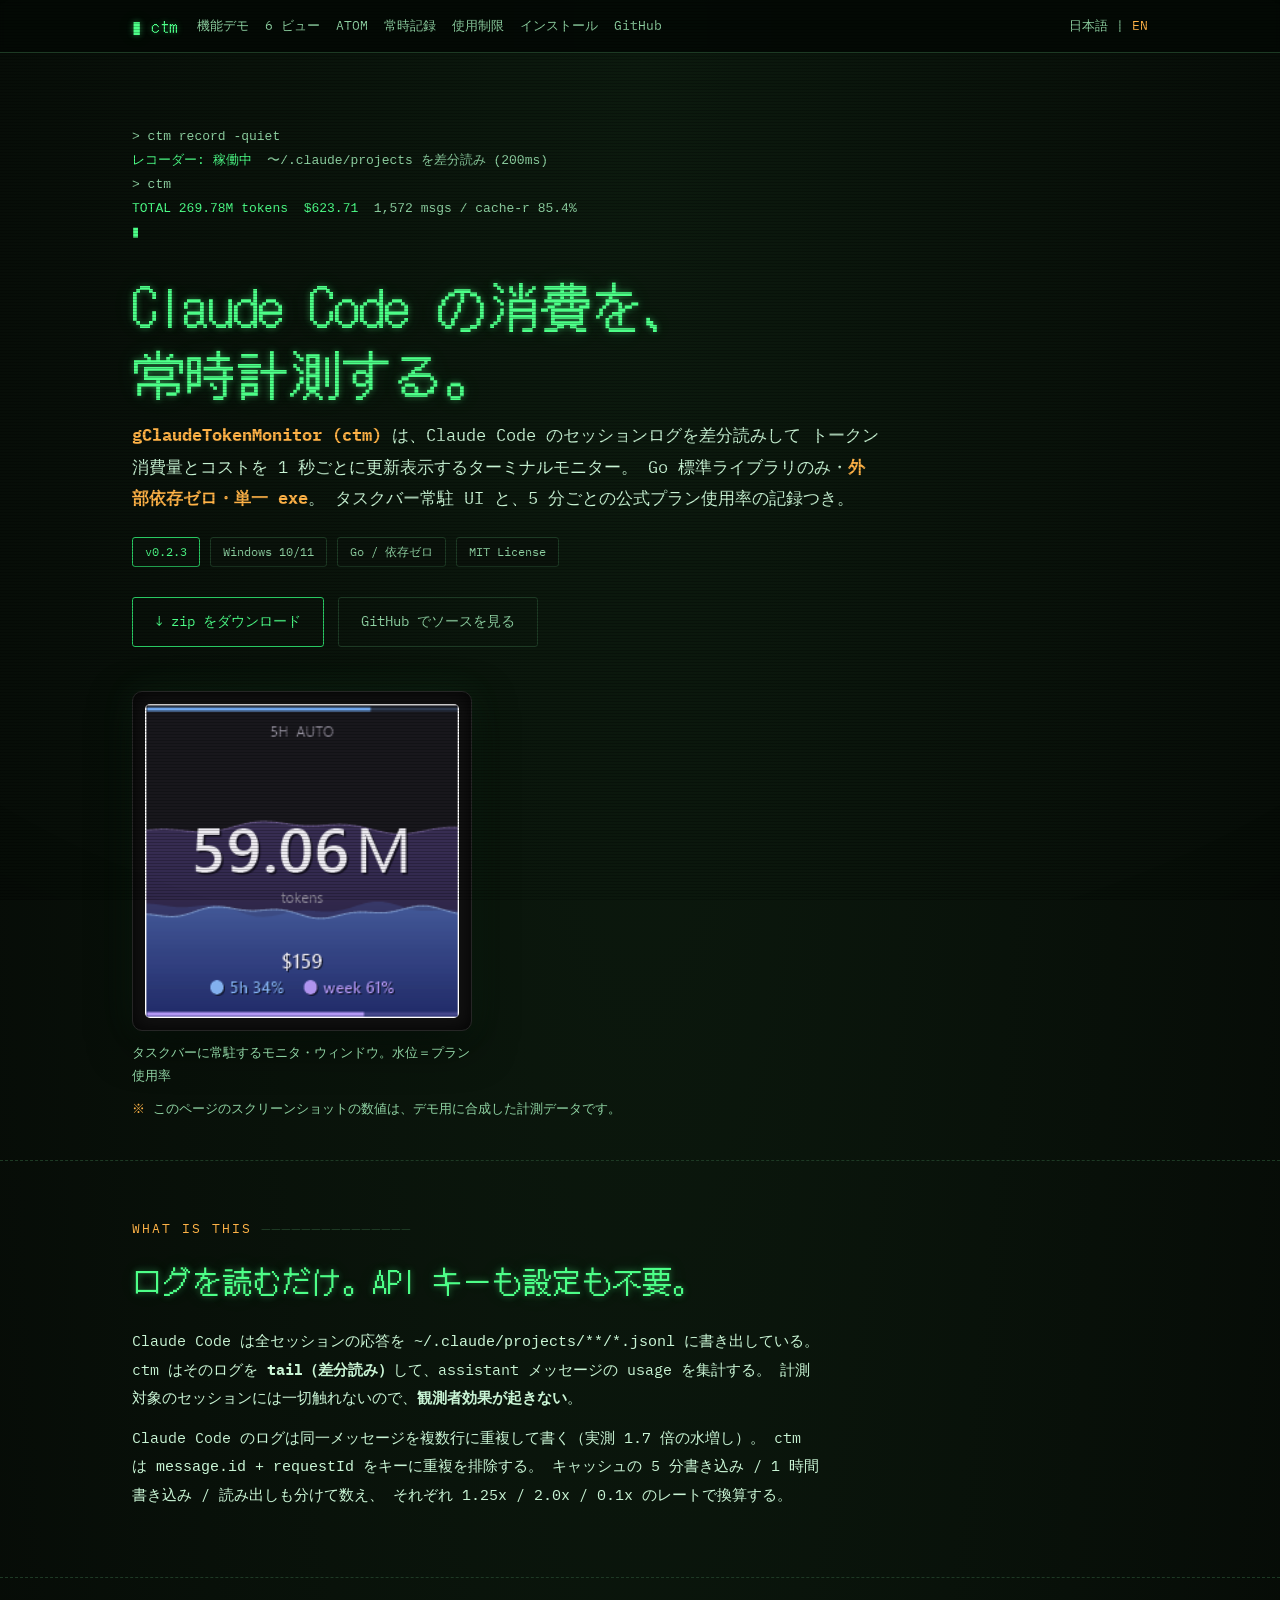
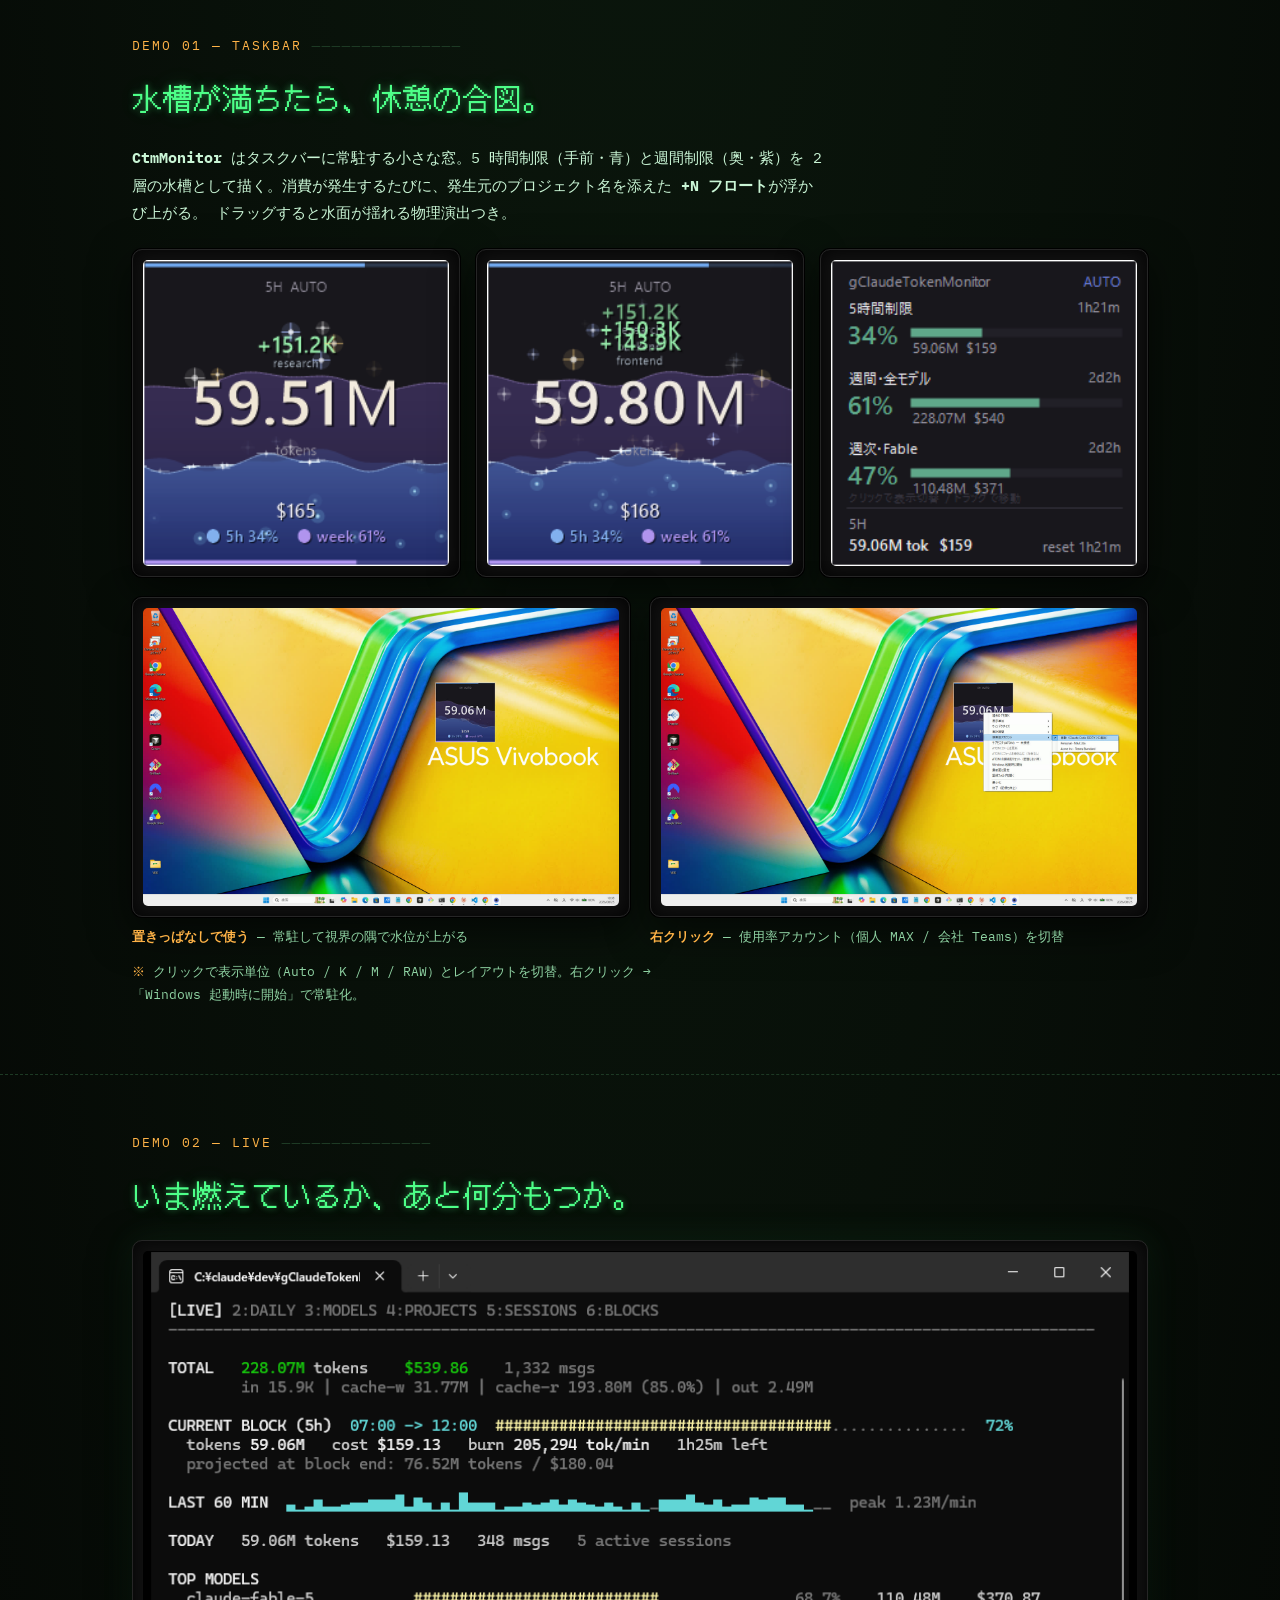
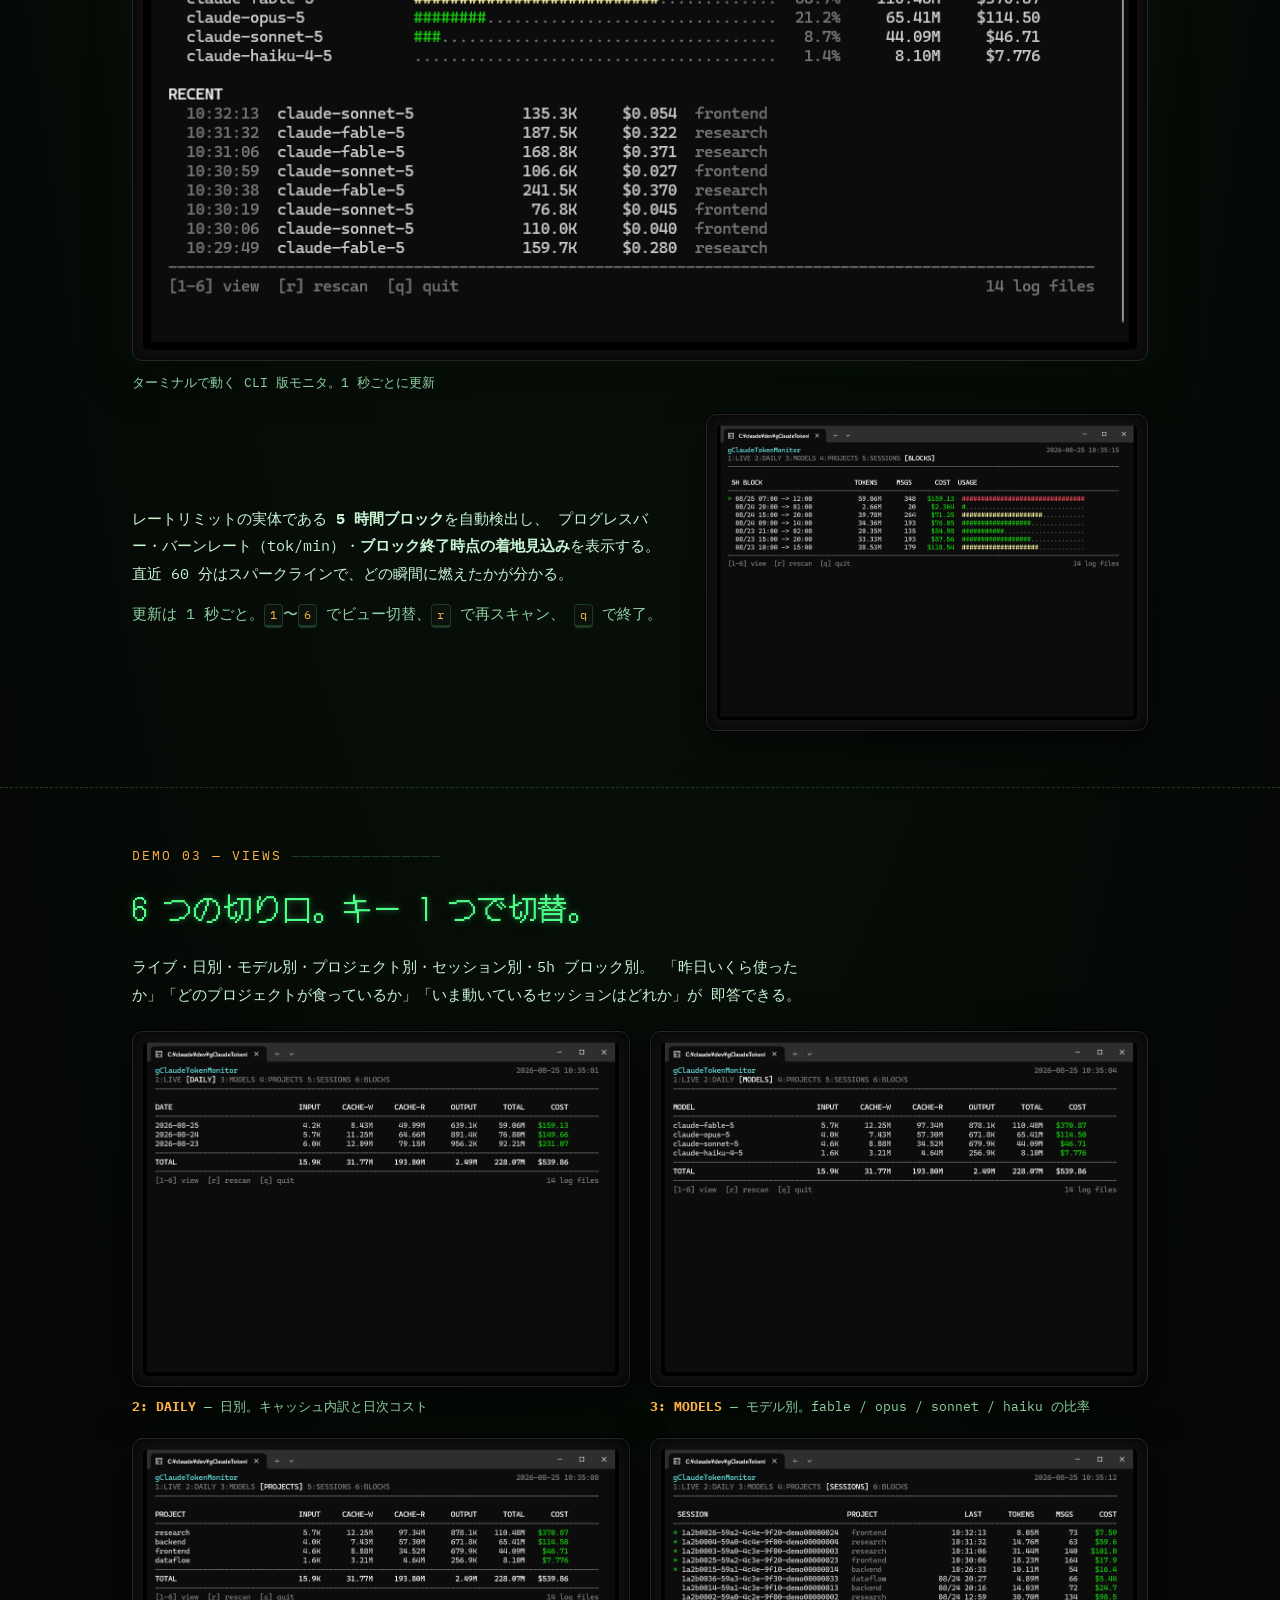
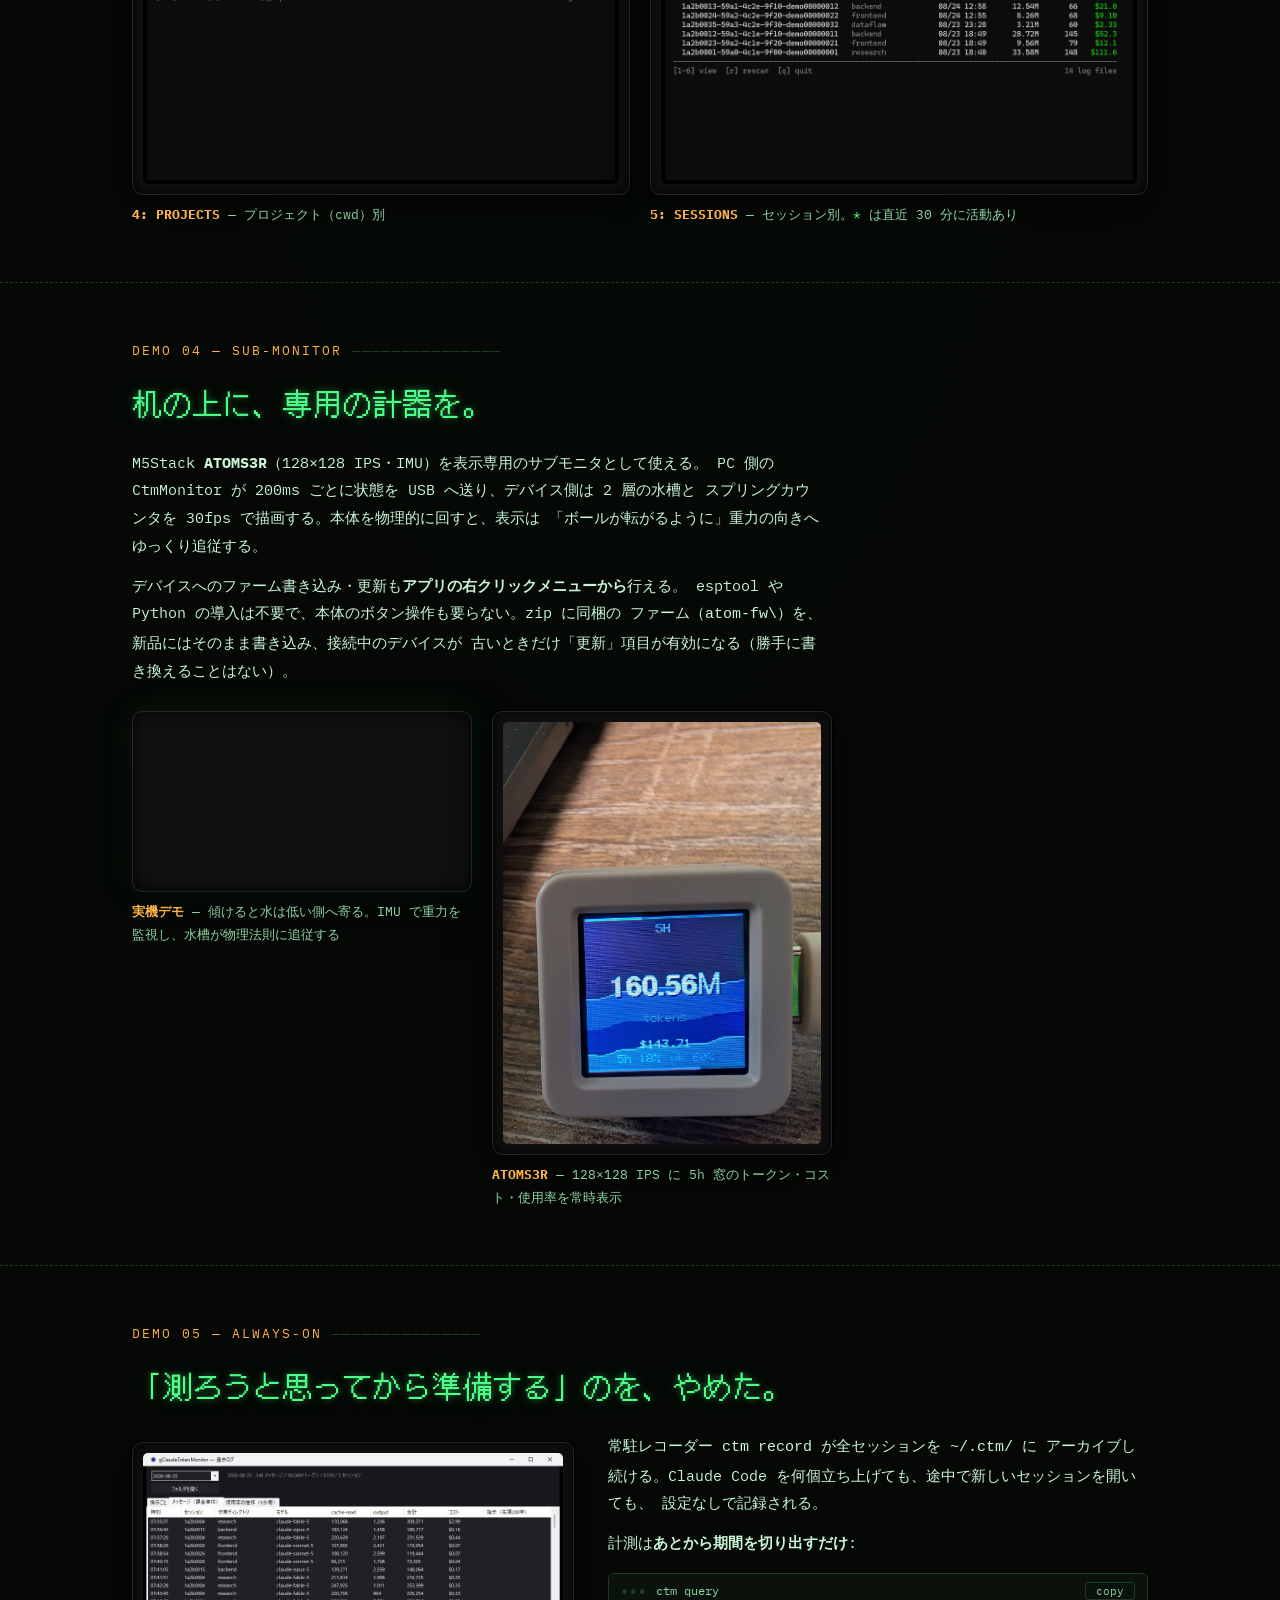
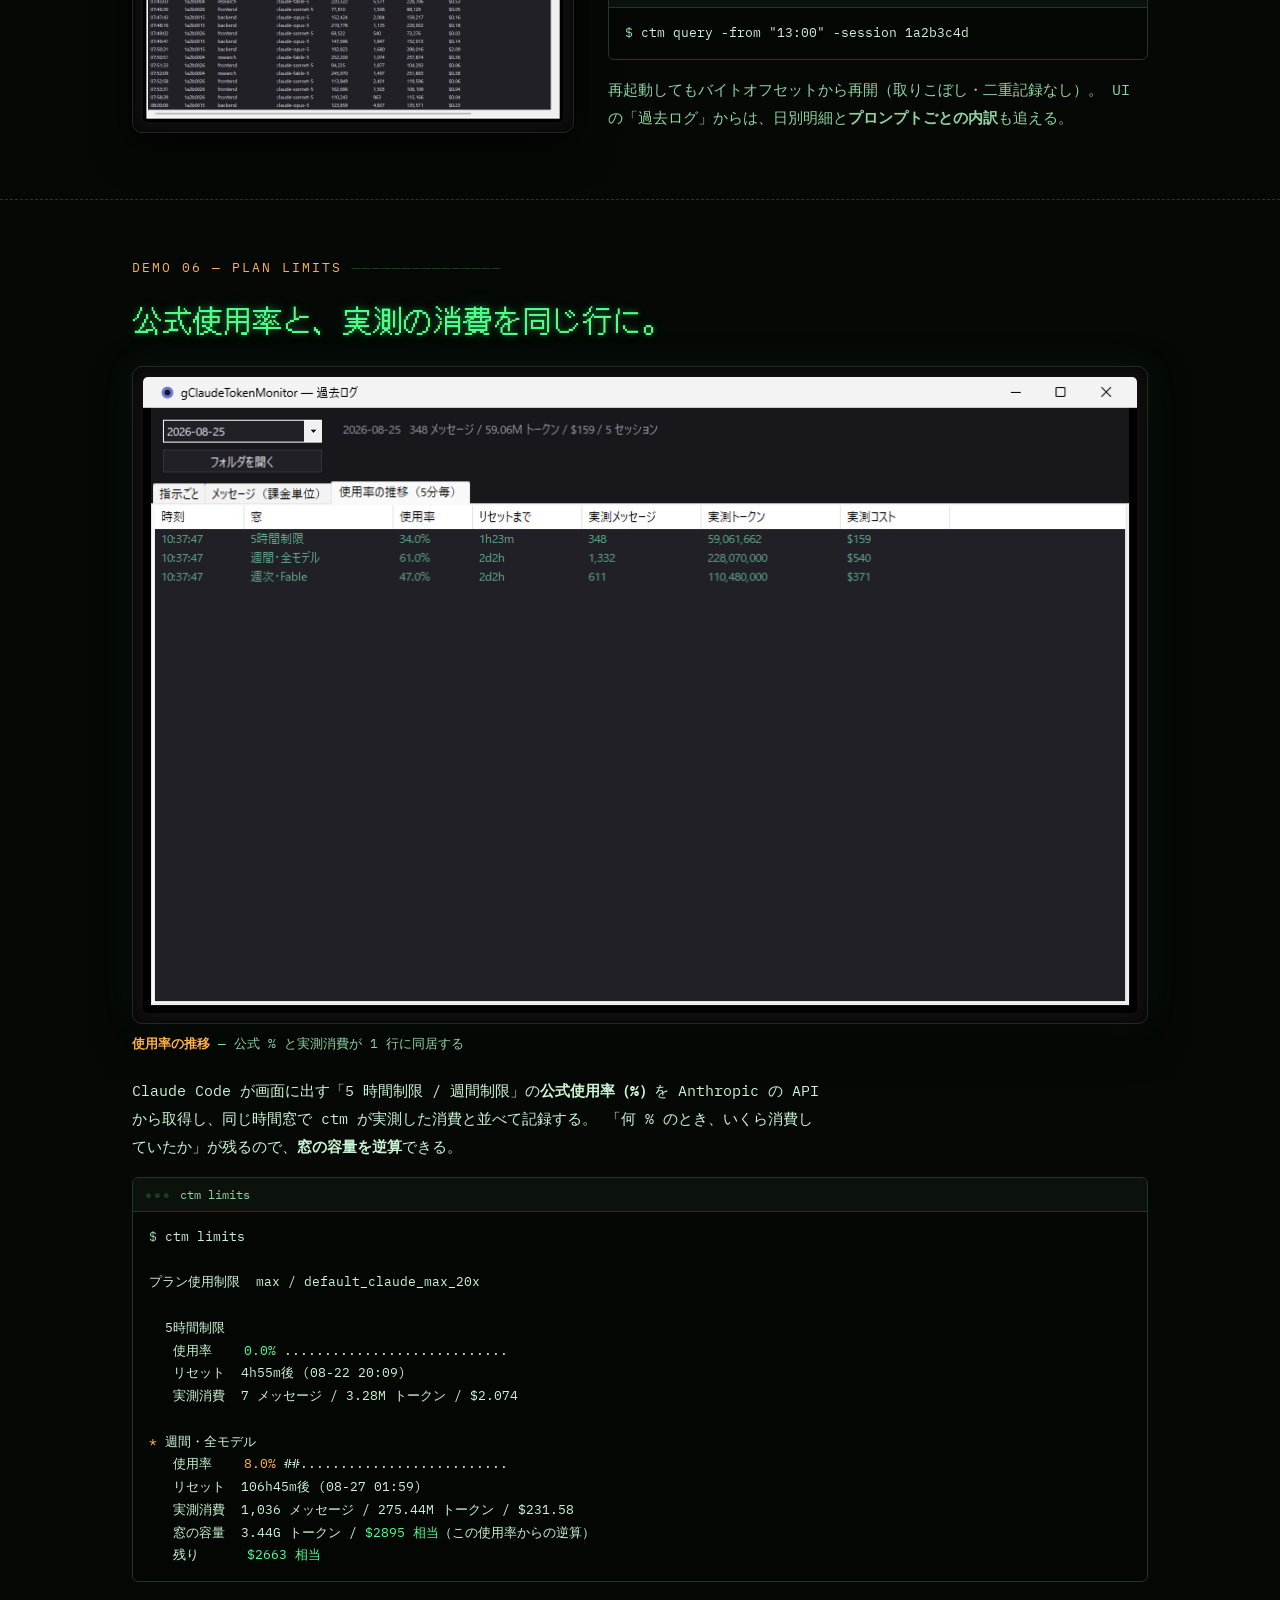
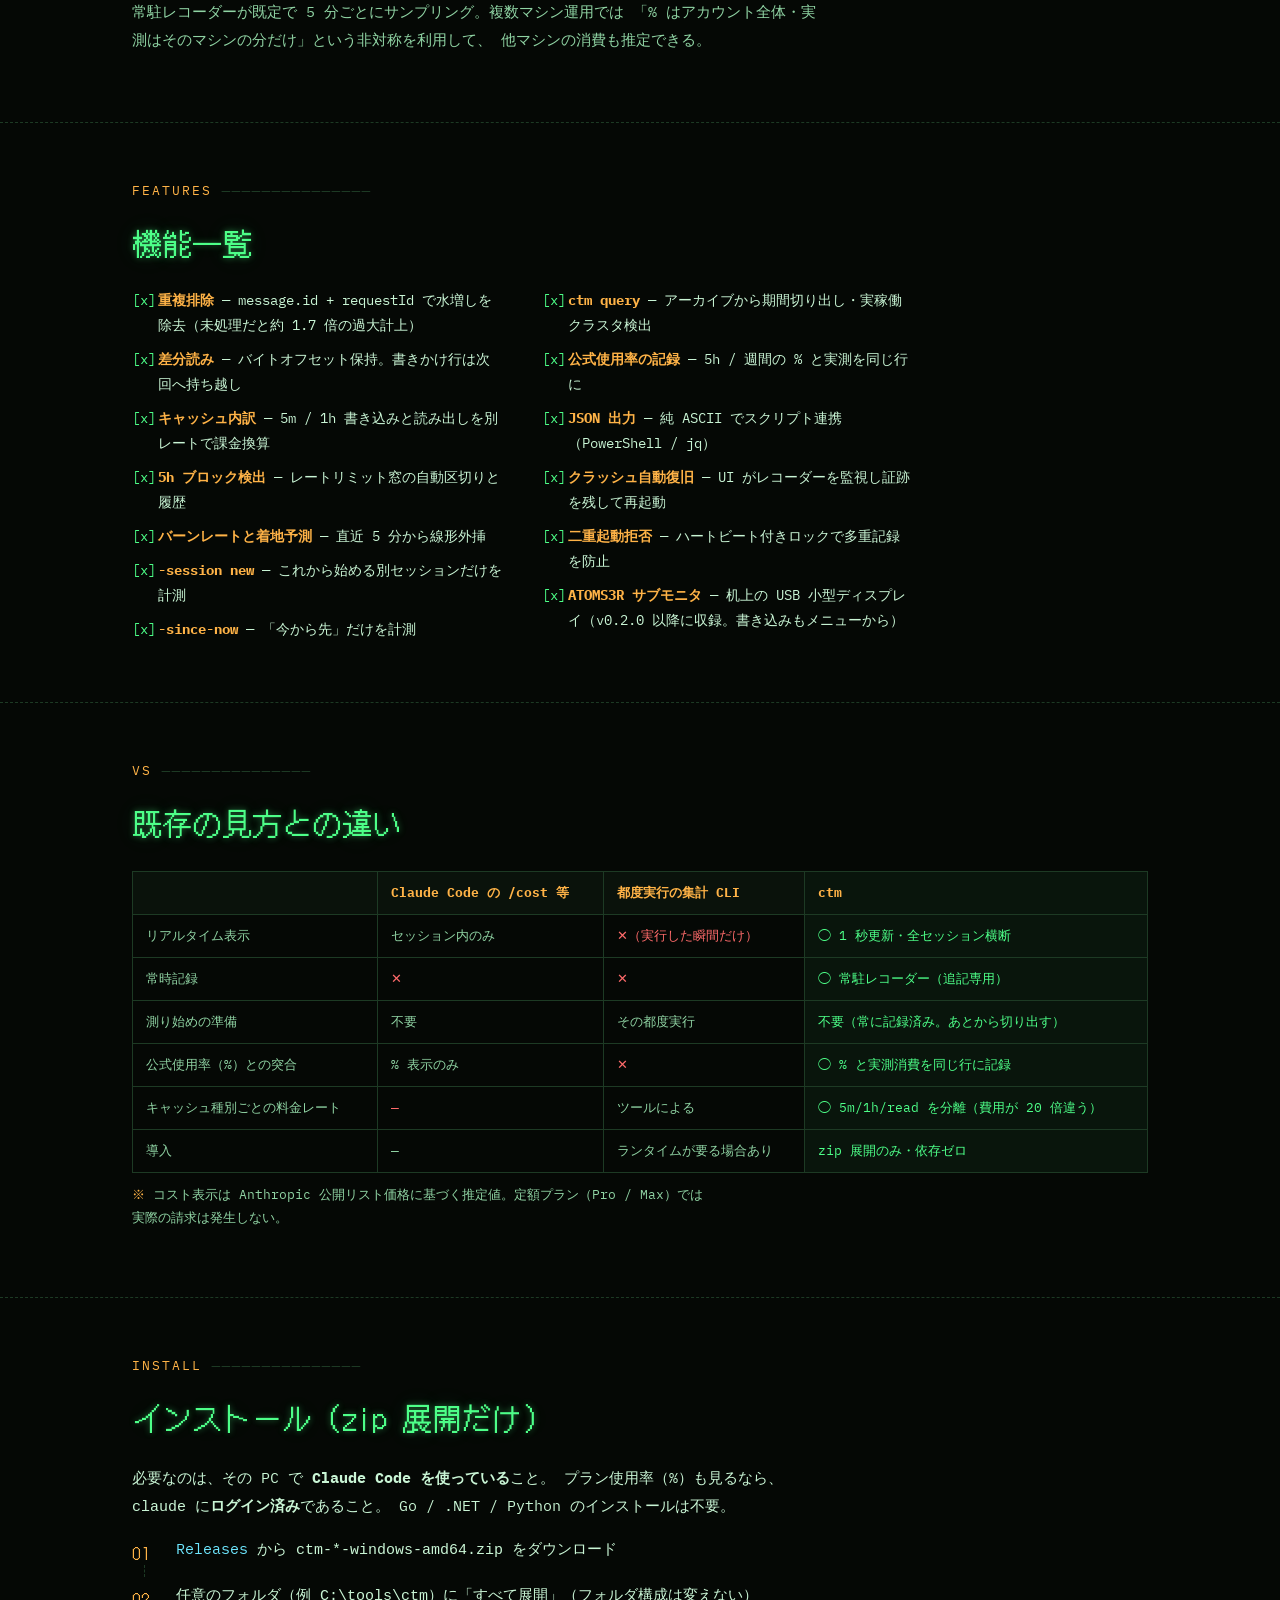
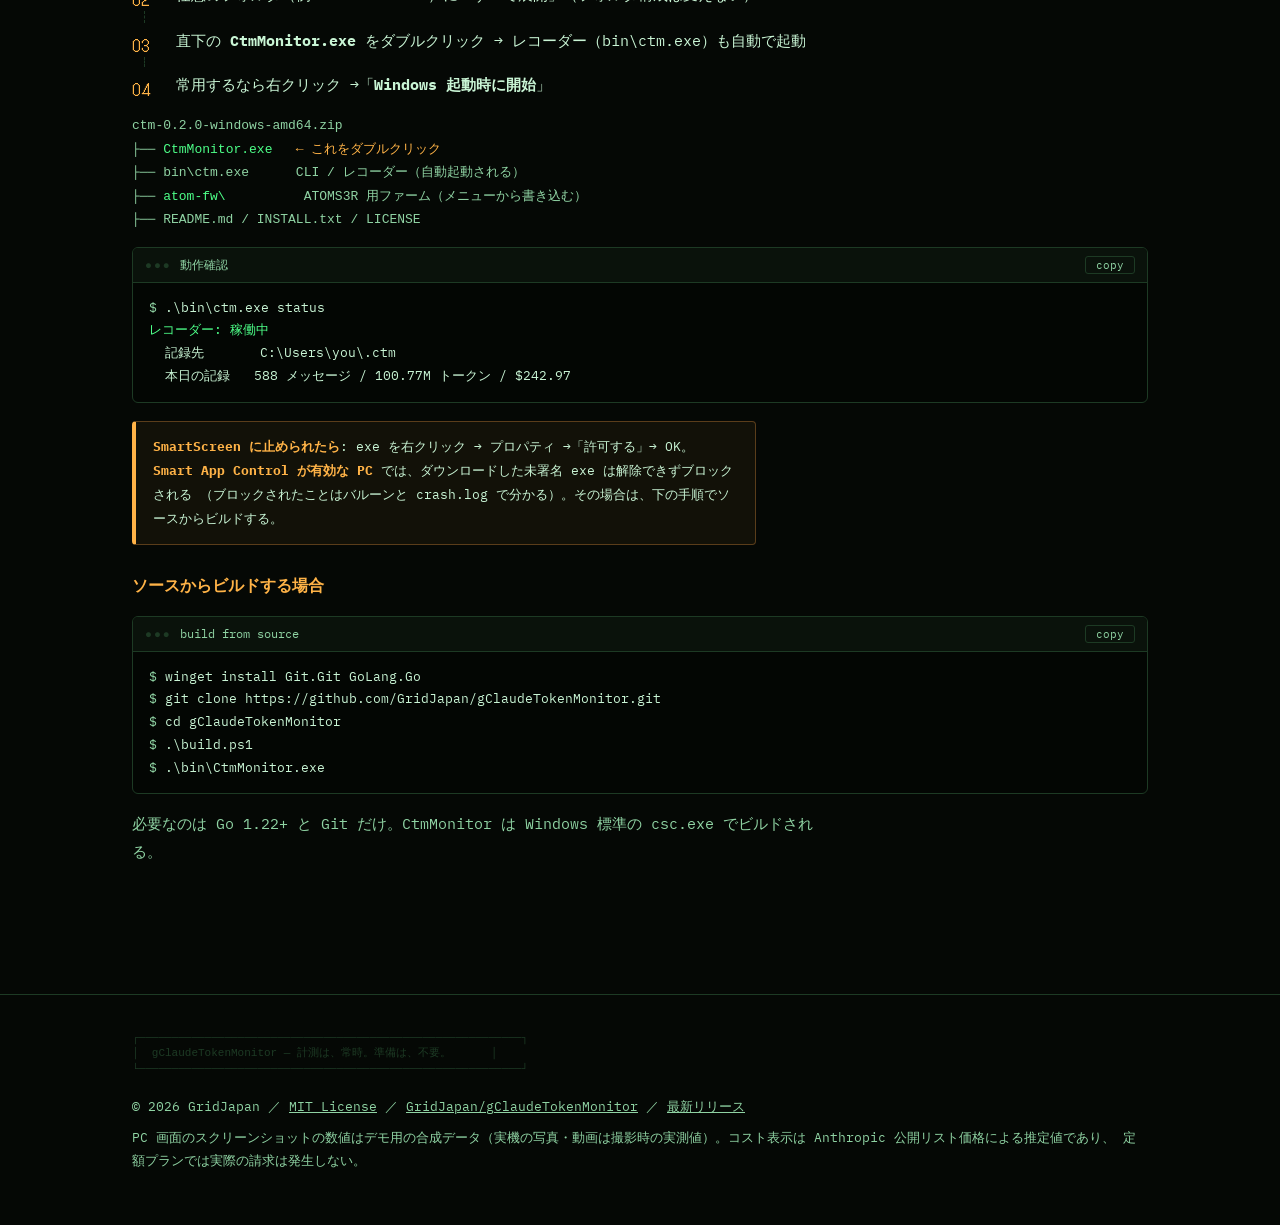
==== commit 57dcd4a7: "既定を日本語に、並びをアプリ窓→CLI→ATOM に、スクショを v0.2.3 で撮り直し 言語: - ルート = 日本語、英語は /en/ へ。/jp/ は共有済みリンク維持のためルートへ転送  並" ====
--- a/jp/index.html
+++ b/jp/index.html
@@ -2,354 +2,12 @@
 <html lang="ja">
 <head>
 <meta charset="utf-8">
-<meta name="viewport" content="width=device-width, initial-scale=1">
-<title>gClaudeTokenMonitor (ctm) — Claude Code のトークン消費を常時計測する</title>
-<meta name="description" content="Claude Code のトークン消費量とコストをリアルタイム計測するターミナルモニター。Go 製・依存ゼロ・単一 exe。常時記録・5 時間ブロック・プラン使用率の突き合わせ。">
-<meta property="og:title" content="gClaudeTokenMonitor (ctm)">
-<meta property="og:description" content="Claude Code のトークン消費を常時計測する。依存ゼロ・単一 exe のターミナルモニター。">
-<meta property="og:image" content="https://gridjapan.github.io/gClaudeTokenMonitor/assets/img/tui-live.png">
-<meta property="og:type" content="website">
-<link rel="icon" href="data:image/svg+xml,%3Csvg xmlns='http://www.w3.org/2000/svg' viewBox='0 0 16 16'%3E%3Crect width='16' height='16' fill='%23050805'/%3E%3Crect x='2' y='3' width='3' height='10' fill='%234dff88'/%3E%3Crect x='7' y='6' width='3' height='7' fill='%2329c862'/%3E%3Crect x='12' y='2' width='2' height='11' fill='%23ffb347'/%3E%3C/svg%3E">
-<link rel="preconnect" href="https://fonts.googleapis.com">
-<link rel="preconnect" href="https://fonts.gstatic.com" crossorigin>
-<link href="https://fonts.googleapis.com/css2?family=DotGothic16&family=IBM+Plex+Mono:wght@400;700&display=swap" rel="stylesheet">
-<link rel="stylesheet" href="../assets/style.css">
+<title>gClaudeTokenMonitor (ctm)</title>
+<link rel="canonical" href="https://gridjapan.github.io/gClaudeTokenMonitor/">
+<meta http-equiv="refresh" content="0; url=../">
 </head>
 <body>
-
-<nav>
-  <div class="wrap">
-    <span class="logo">ctm</span>
-    <span class="links">
-      <a href="#demo">機能デモ</a>
-      <a href="#views">6 ビュー</a>
-      <a href="#record">常時記録</a>
-      <a href="#limits">使用制限</a>
-      <a href="#install">インストール</a>
-      <a href="https://github.com/GridJapan/gClaudeTokenMonitor">GitHub</a>
-    </span>
-    <span class="lang"><a href="../">EN</a> | 日本語</span>
-  </div>
-</nav>
-
-<header class="hero">
-  <div class="wrap">
-    <pre class="boot" id="boot" data-lines='[
-      [200, "&gt; ctm record -quiet"],
-      [700, "<span class=\"ok\">レコーダー: 稼働中</span>  <span class=\"c\">〜/.claude/projects を差分読み (200ms)</span>"],
-      [500, "&gt; ctm"],
-      [600, "<span class=\"ok\">TOTAL 269.78M tokens  $623.71</span>  <span class=\"c\">1,572 msgs / cache-r 85.4%</span>"]
-    ]'></pre>
-    <h1>Claude Code の消費を、<br>常時計測する。</h1>
-    <p class="sub">
-      <b>gClaudeTokenMonitor (ctm)</b> は、Claude Code のセッションログを差分読みして
-      トークン消費量とコストを 1 秒ごとに更新表示するターミナルモニター。
-      Go 標準ライブラリのみ・<b>外部依存ゼロ・単一 exe</b>。
-      タスクバー常駐 UI と、5 分ごとの公式プラン使用率の記録つき。
-    </p>
-    <div class="badges">
-      <span class="badge hot">v0.2.0</span>
-      <span class="badge">Windows 10/11</span>
-      <span class="badge">Go / 依存ゼロ</span>
-      <span class="badge">MIT License</span>
-    </div>
-    <div class="cta">
-      <a class="btn" href="https://github.com/GridJapan/gClaudeTokenMonitor/releases/latest">↓ zip をダウンロード</a>
-      <a class="btn ghost" href="https://github.com/GridJapan/gClaudeTokenMonitor">GitHub でソースを見る</a>
-    </div>
-    <div class="crt glow">
-      <img src="../assets/img/tui-live.png" alt="ctm の LIVE ビュー。総トークン数・コスト・5 時間ブロックの進行・直近 60 分のスパークライン・モデル別内訳・直近メッセージが 1 画面に表示されている" width="985" height="692">
-    </div>
-    <p class="note" style="margin-top:10px">このページのスクリーンショットの数値は、デモ用に合成した計測データです。</p>
-  </div>
-</header>
-
-<section>
-  <div class="wrap">
-    <p class="secno">WHAT IS THIS</p>
-    <h2>ログを読むだけ。API キーも設定も不要。</h2>
-    <p>
-      Claude Code は全セッションの応答を <code>~/.claude/projects/**/*.jsonl</code> に書き出している。
-      ctm はそのログを <b>tail（差分読み）</b>して、assistant メッセージの usage を集計する。
-      計測対象のセッションには一切触れないので、<b>観測者効果が起きない</b>。
-    </p>
-    <p>
-      Claude Code のログは同一メッセージを複数行に重複して書く（実測 1.7 倍の水増し）。
-      ctm は <code>message.id + requestId</code> をキーに重複を排除する。
-      キャッシュの 5 分書き込み / 1 時間書き込み / 読み出しも分けて数え、
-      それぞれ 1.25x / 2.0x / 0.1x のレートで換算する。
-    </p>
-  </div>
-</section>
-
-<section id="demo">
-  <div class="wrap">
-    <p class="secno">DEMO 01 — LIVE</p>
-    <h2>いま燃えているか、あと何分もつか。</h2>
-    <div class="cols">
-      <div>
-        <p>
-          レートリミットの実体である <b>5 時間ブロック</b>を自動検出し、
-          プログレスバー・バーンレート（tok/min）・<b>ブロック終了時点の着地見込み</b>を表示する。
-          直近 60 分はスパークラインで、どの瞬間に燃えたかが分かる。
-        </p>
-        <p class="dim">
-          更新は 1 秒ごと。<kbd>1</kbd>〜<kbd>6</kbd> でビュー切替、<kbd>r</kbd> で再スキャン、
-          <kbd>q</kbd> で終了。
-        </p>
-      </div>
-      <div class="crt"><img src="../assets/img/tui-blocks.png" alt="BLOCKS ビュー。5 時間ブロックごとのトークン・メッセージ数・コスト・使用量バーの履歴" loading="lazy" width="985" height="692"></div>
-    </div>
-  </div>
-</section>
-
-<section>
-  <div class="wrap">
-    <p class="secno">DEMO 02 — TASKBAR</p>
-    <h2>水槽が満ちたら、休憩の合図。</h2>
-    <p>
-      <b>CtmMonitor</b> はタスクバーに常駐する小さな窓。5 時間制限（手前・青）と週間制限（奥・紫）を
-      2 層の水槽として描く。消費が発生するたびに、発生元のプロジェクト名を添えた <b>+N フロート</b>が浮かび上がる。
-      ドラッグすると水面が揺れる物理演出つき。
-    </p>
-    <div class="aqua-row">
-      <div class="crt"><img src="../assets/img/aqua-front.png" alt="CtmMonitor の水槽 UI。+45.6K のフロートと frontend の発生源表示" loading="lazy" width="300" height="300"></div>
-      <div class="crt"><img src="../assets/img/aqua-big.png" alt="Big レイアウト。18.09M tokens の大型カウンタと水槽、5h 9% / week 15% の表示" loading="lazy" width="300" height="300"></div>
-      <div class="crt"><img src="../assets/img/aqua-3xb.png" alt="複数プロジェクトの +N フロートが同時に積み上がっている様子" loading="lazy" width="300" height="300"></div>
-    </div>
-    <p class="note" style="margin-top:12px">クリックで表示単位（Auto / K / M / RAW）とレイアウトを切替。右クリック →「Windows 起動時に開始」で常駐化。</p>
-  </div>
-</section>
-
-<section id="views">
-  <div class="wrap">
-    <p class="secno">DEMO 03 — VIEWS</p>
-    <h2>6 つの切り口。キー 1 つで切替。</h2>
-    <p>
-      ライブ・日別・モデル別・プロジェクト別・セッション別・5h ブロック別。
-      「昨日いくら使ったか」「どのプロジェクトが食っているか」「いま動いているセッションはどれか」が
-      即答できる。
-    </p>
-    <div class="gallery">
-      <figure class="shot">
-        <div class="crt"><img src="../assets/img/tui-daily.png" alt="DAILY ビュー。日別の input / cache-write / cache-read / output / 合計 / コスト" loading="lazy" width="985" height="692"></div>
-        <figcaption><b>2: DAILY</b> — 日別。キャッシュ内訳と日次コスト</figcaption>
-      </figure>
-      <figure class="shot">
-        <div class="crt"><img src="../assets/img/tui-models.png" alt="MODELS ビュー。モデル別の消費とコスト" loading="lazy" width="985" height="692"></div>
-        <figcaption><b>3: MODELS</b> — モデル別。fable / opus / sonnet / haiku の比率</figcaption>
-      </figure>
-      <figure class="shot">
-        <div class="crt"><img src="../assets/img/tui-projects.png" alt="PROJECTS ビュー。作業ディレクトリ別の消費とコスト" loading="lazy" width="985" height="692"></div>
-        <figcaption><b>4: PROJECTS</b> — プロジェクト（cwd）別</figcaption>
-      </figure>
-      <figure class="shot">
-        <div class="crt"><img src="../assets/img/tui-sessions.png" alt="SESSIONS ビュー。セッション別の一覧。直近 30 分に動きがあるものに * マーク" loading="lazy" width="985" height="692"></div>
-        <figcaption><b>5: SESSIONS</b> — セッション別。<span style="color:var(--green)">*</span> は直近 30 分に活動あり</figcaption>
-      </figure>
-    </div>
-  </div>
-</section>
-
-<section id="record">
-  <div class="wrap">
-    <p class="secno">DEMO 04 — ALWAYS-ON</p>
-    <h2>「測ろうと思ってから準備する」のを、やめた。</h2>
-    <div class="cols rev">
-      <div class="crt"><img src="../assets/img/logviewer.png" alt="過去ログビューア。日付ごとのメッセージ明細と指示ごとの内訳" loading="lazy" width="985" height="692"></div>
-      <div>
-        <p>
-          常駐レコーダー <code>ctm record</code> が全セッションを <code>~/.ctm/</code> に
-          アーカイブし続ける。Claude Code を何個立ち上げても、途中で新しいセッションを開いても、
-          設定なしで記録される。
-        </p>
-        <p>
-          計測は<b>あとから期間を切り出すだけ</b>:
-        </p>
-        <div class="term">
-          <div class="bar"><span class="dots">●●●</span> ctm query <button class="copybtn">copy</button></div>
-          <pre><span class="c">$</span> ctm query -from "13:00" -session 1a2b3c4d</pre>
-        </div>
-        <p class="dim">
-          再起動してもバイトオフセットから再開（取りこぼし・二重記録なし）。
-          UI の「過去ログ」からは、日別明細と<b>プロンプトごとの内訳</b>も追える。
-        </p>
-      </div>
-    </div>
-  </div>
-</section>
-
-<section id="limits">
-  <div class="wrap">
-    <p class="secno">DEMO 05 — PLAN LIMITS</p>
-    <h2>公式使用率と、実測の消費を同じ行に。</h2>
-    <p>
-      Claude Code が画面に出す「5 時間制限 / 週間制限」の<b>公式使用率（%）</b>を
-      Anthropic の API から取得し、同じ時間窓で ctm が実測した消費と並べて記録する。
-      「何 % のとき、いくら消費していたか」が残るので、<b>窓の容量を逆算</b>できる。
-    </p>
-    <div class="term">
-      <div class="bar"><span class="dots">●●●</span> ctm limits</div>
-      <pre><span class="c">$</span> ctm limits
-
-プラン使用制限  max / default_claude_max_20x
-
-  5時間制限
-   使用率    <span class="g">0.0%</span> ............................
-   リセット  4h55m後 (08-22 20:09)
-   実測消費  7 メッセージ / 3.28M トークン / $2.074
-
-<span class="a">*</span> 週間・全モデル
-   使用率    <span class="a">8.0%</span> ##..........................
-   リセット  106h45m後 (08-27 01:59)
-   実測消費  1,036 メッセージ / 275.44M トークン / $231.58
-   窓の容量  3.44G トークン / <span class="g">$2895 相当</span>（この使用率からの逆算）
-   残り      <span class="g">$2663 相当</span></pre>
-    </div>
-    <p class="dim">
-      常駐レコーダーが既定で 5 分ごとにサンプリング。複数マシン運用では
-      「% はアカウント全体・実測はそのマシンの分だけ」という非対称を利用して、
-      他マシンの消費も推定できる。
-    </p>
-  </div>
-</section>
-
-<section>
-  <div class="wrap">
-    <p class="secno">FEATURES</p>
-    <h2>機能一覧</h2>
-    <ul class="checks">
-      <li><b>重複排除</b> — message.id + requestId で水増しを除去（未処理だと約 1.7 倍の過大計上）</li>
-      <li><b>差分読み</b> — バイトオフセット保持。書きかけ行は次回へ持ち越し</li>
-      <li><b>キャッシュ内訳</b> — 5m / 1h 書き込みと読み出しを別レートで課金換算</li>
-      <li><b>5h ブロック検出</b> — レートリミット窓の自動区切りと履歴</li>
-      <li><b>バーンレートと着地予測</b> — 直近 5 分から線形外挿</li>
-      <li><b>-session new</b> — これから始める別セッションだけを計測</li>
-      <li><b>-since-now</b> — 「今から先」だけを計測</li>
-      <li><b>ctm query</b> — アーカイブから期間切り出し・実稼働クラスタ検出</li>
-      <li><b>公式使用率の記録</b> — 5h / 週間の % と実測を同じ行に</li>
-      <li><b>JSON 出力</b> — 純 ASCII でスクリプト連携（PowerShell / jq）</li>
-      <li><b>クラッシュ自動復旧</b> — UI がレコーダーを監視し証跡を残して再起動</li>
-      <li><b>二重起動拒否</b> — ハートビート付きロックで多重記録を防止</li>
-      <li><b>ATOMS3R サブモニタ</b> — 机上の USB 小型ディスプレイ（v0.2.0 で収録。書き込みもメニューから）</li>
-    </ul>
-  </div>
-</section>
-
-<section>
-  <div class="wrap">
-    <p class="secno">VS</p>
-    <h2>既存の見方との違い</h2>
-    <div class="tablewrap">
-      <table class="cmp">
-        <thead>
-          <tr><th></th><th>Claude Code の /cost 等</th><th>都度実行の集計 CLI</th><th class="hl">ctm</th></tr>
-        </thead>
-        <tbody>
-          <tr><td>リアルタイム表示</td><td class="m">セッション内のみ</td><td class="n">✕（実行した瞬間だけ）</td><td class="y hl">◯ 1 秒更新・全セッション横断</td></tr>
-          <tr><td>常時記録</td><td class="n">✕</td><td class="n">✕</td><td class="y hl">◯ 常駐レコーダー（追記専用）</td></tr>
-          <tr><td>測り始めの準備</td><td class="m">不要</td><td class="m">その都度実行</td><td class="y hl">不要（常に記録済み。あとから切り出す）</td></tr>
-          <tr><td>公式使用率（%）との突合</td><td class="m">% 表示のみ</td><td class="n">✕</td><td class="y hl">◯ % と実測消費を同じ行に記録</td></tr>
-          <tr><td>キャッシュ種別ごとの料金レート</td><td class="n">—</td><td class="m">ツールによる</td><td class="y hl">◯ 5m/1h/read を分離（費用が 20 倍違う）</td></tr>
-          <tr><td>導入</td><td class="m">—</td><td class="m">ランタイムが要る場合あり</td><td class="y hl">zip 展開のみ・依存ゼロ</td></tr>
-        </tbody>
-      </table>
-    </div>
-    <p class="note" style="margin-top:10px">コスト表示は Anthropic 公開リスト価格に基づく推定値。定額プラン（Pro / Max）では実際の請求は発生しない。</p>
-  </div>
-</section>
-
-<section id="install">
-  <div class="wrap">
-    <p class="secno">INSTALL</p>
-    <h2>インストール（zip 展開だけ）</h2>
-    <p>
-      必要なのは、その PC で <b>Claude Code を使っている</b>こと。
-      プラン使用率（%）も見るなら、<code>claude</code> に<b>ログイン済み</b>であること。
-      Go / .NET / Python のインストールは不要。
-    </p>
-    <ol class="steps">
-      <li><a href="https://github.com/GridJapan/gClaudeTokenMonitor/releases/latest">Releases</a> から <code>ctm-*-windows-amd64.zip</code> をダウンロード</li>
-      <li>任意のフォルダ（例 <code>C:\tools\ctm</code>）に「すべて展開」（フォルダ構成は変えない）</li>
-      <li>直下の <b>CtmMonitor.exe</b> をダブルクリック → レコーダー（bin\ctm.exe）も自動で起動</li>
-      <li>常用するなら右クリック →「<b>Windows 起動時に開始</b>」</li>
-    </ol>
-    <pre class="tree">ctm-0.2.0-windows-amd64.zip
-├── <span class="g">CtmMonitor.exe</span>   <span class="a">← これをダブルクリック</span>
-├── bin\ctm.exe      CLI / レコーダー（自動起動される）
-├── <span class="g">atom-fw\</span>          ATOMS3R 用ファーム（メニューから書き込む）
-├── README.md / INSTALL.txt / LICENSE</pre>
-    <div class="term">
-      <div class="bar"><span class="dots">●●●</span> 動作確認 <button class="copybtn">copy</button></div>
-      <pre><span class="c">$</span> .\bin\ctm.exe status
-<span class="g">レコーダー: 稼働中</span>
-  記録先       C:\Users\you\.ctm
-  本日の記録   588 メッセージ / 100.77M トークン / $242.97</pre>
-    </div>
-    <div class="warnbox">
-      <b>SmartScreen に止められたら</b>: exe を右クリック → プロパティ →「許可する」→ OK。<br>
-      <b>Smart App Control が有効な PC</b> では、ダウンロードした未署名 exe は解除できずブロックされる
-      （ブロックされたことはバルーンと crash.log で分かる）。その場合は、下の手順でソースからビルドする。
-    </div>
-    <h3>ソースからビルドする場合</h3>
-    <div class="term">
-      <div class="bar"><span class="dots">●●●</span> build from source <button class="copybtn">copy</button></div>
-      <pre><span class="c">$</span> winget install Git.Git GoLang.Go
-<span class="c">$</span> git clone https://github.com/GridJapan/gClaudeTokenMonitor.git
-<span class="c">$</span> cd gClaudeTokenMonitor
-<span class="c">$</span> .\build.ps1
-<span class="c">$</span> .\bin\CtmMonitor.exe</pre>
-    </div>
-    <p class="dim">必要なのは Go 1.22+ と Git だけ。CtmMonitor は Windows 標準の csc.exe でビルドされる。</p>
-  </div>
-</section>
-
-<section>
-  <div class="wrap">
-    <p class="secno">SUB-MONITOR</p>
-    <h2>机の上に、専用の計器を。</h2>
-    <p>
-      M5Stack <b>ATOMS3R</b>（128×128 IPS・IMU）を表示専用のサブモニタとして使える。
-      PC 側の CtmMonitor が 200ms ごとに状態を USB へ送り、デバイス側は 2 層の水槽と
-      スプリングカウンタを 30fps で描画する。本体を物理的に回すと、表示は
-      「ボールが転がるように」重力の向きへゆっくり追従する。
-    </p>
-    <p>
-      デバイスへのファーム書き込み・更新も<b>アプリの右クリックメニューから</b>行える。
-      esptool や Python の導入は不要で、本体のボタン操作も要らない。zip に同梱の
-      ファーム（<code>atom-fw\</code>）を、新品にはそのまま書き込み、接続中のデバイスが
-      古いときだけ「更新」項目が有効になる（勝手に書き換えることはない）。
-    </p>
-    <div class="device-row">
-      <figure class="shot">
-        <div class="crt glow"><video src="../assets/img/atom-tilt.mp4" autoplay loop muted playsinline width="540" height="960" aria-label="ATOMS3R 実機を手で傾けると、画面内の水が低い側へ寄って追従する実演動画"></video></div>
-        <figcaption><b>実機デモ</b> — 傾けると水は低い側へ寄る。IMU で重力を監視し、水槽が物理法則に追従する</figcaption>
-      </figure>
-      <figure class="shot">
-        <div class="crt"><img src="../assets/img/atom-device.jpg" alt="ATOMS3R 実機。128×128 の画面に 5H 窓の 160.56M tokens、$143.71、5h 18% / wk 60% が表示されている" loading="lazy" width="900" height="1196"></div>
-        <figcaption><b>ATOMS3R</b> — 128×128 IPS に 5h 窓のトークン・コスト・使用率を常時表示</figcaption>
-      </figure>
-    </div>
-  </div>
-</section>
-
-<footer>
-  <div class="wrap">
-    <pre class="art">┌──────────────────────────────────────────────────────────┐
-│  gClaudeTokenMonitor — 計測は、常時。準備は、不要。      │
-└──────────────────────────────────────────────────────────┘</pre>
-    <p>
-      © 2026 GridJapan ／ <a href="https://github.com/GridJapan/gClaudeTokenMonitor/blob/main/LICENSE">MIT License</a>
-      ／ <a href="https://github.com/GridJapan/gClaudeTokenMonitor">GridJapan/gClaudeTokenMonitor</a>
-      ／ <a href="https://github.com/GridJapan/gClaudeTokenMonitor/releases/latest">最新リリース</a>
-    </p>
-    <p class="dim" style="margin-top:8px">
-      PC 画面のスクリーンショットの数値はデモ用の合成データ（実機の写真・動画は撮影時の実測値）。コスト表示は Anthropic 公開リスト価格による推定値であり、
-      定額プランでは実際の請求は発生しない。
-    </p>
-  </div>
-</footer>
-
-<script src="../assets/site.js"></script>
+<p>日本語ページはトップに移動しました。<a href="../">こちら</a>へ。</p>
+<script>location.replace("../");</script>
 </body>
 </html>
